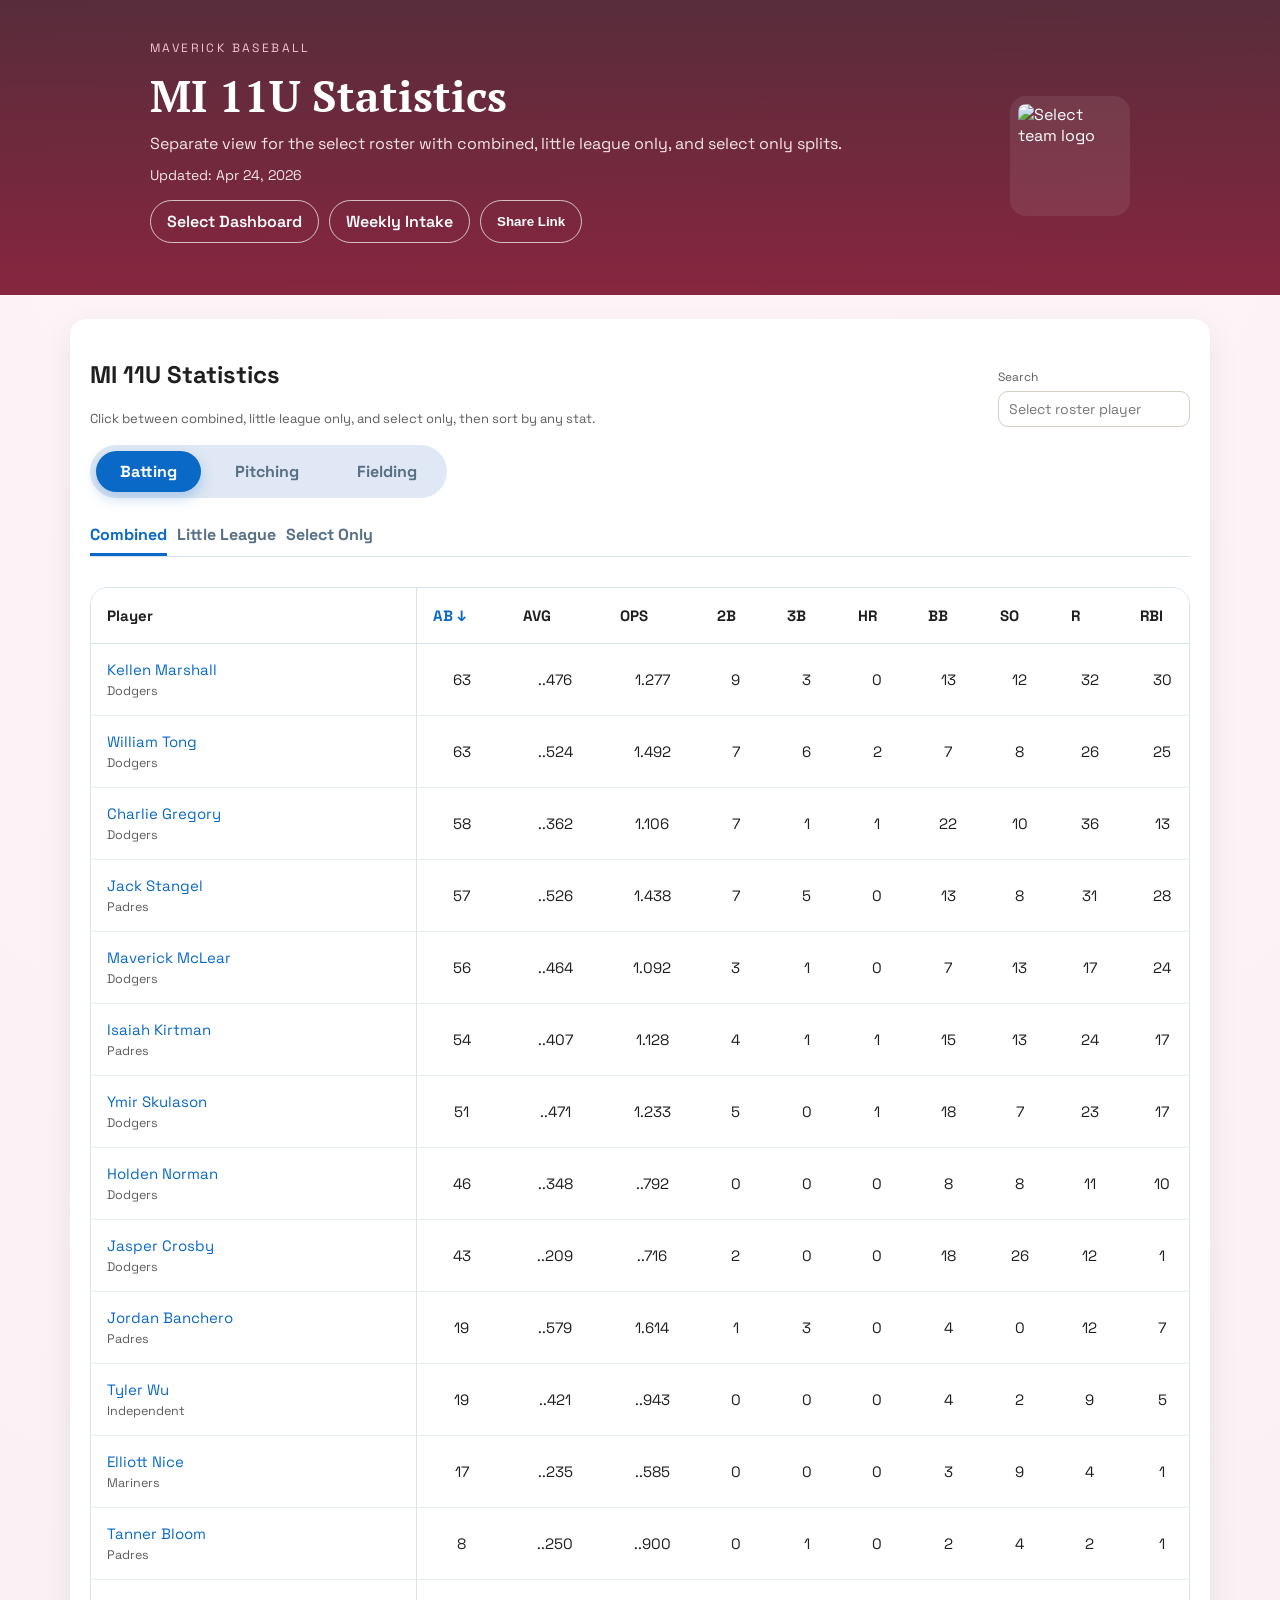
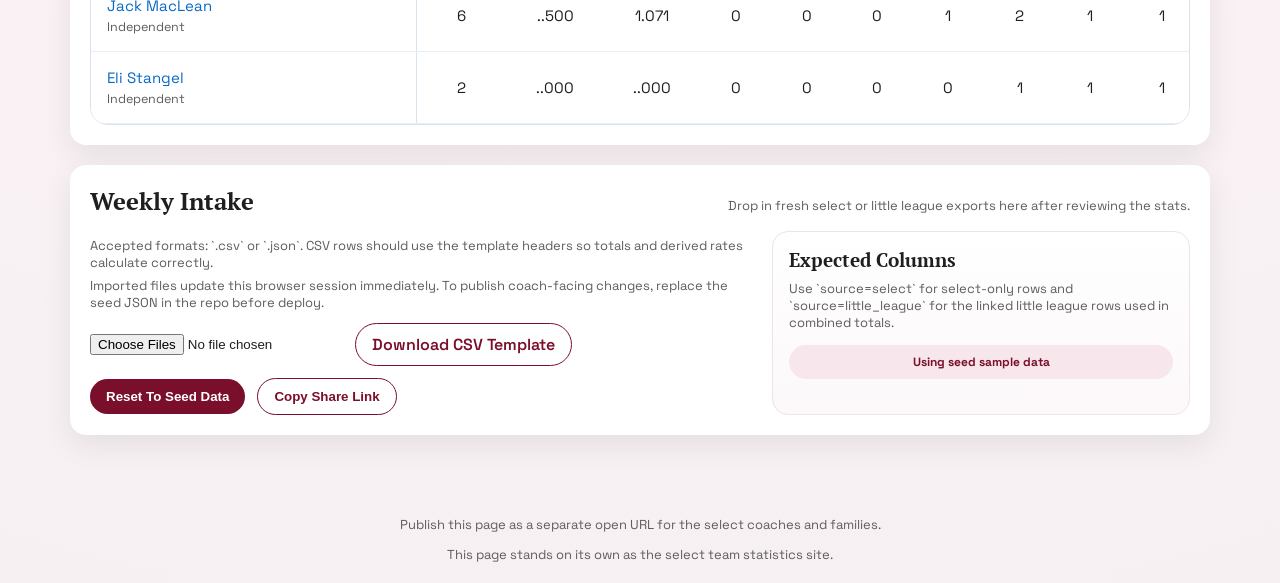
==== select-team.html @ ba0ac4a0 "Add files via upload" ====
<!doctype html>
<html lang="en">
  <head>
    <meta charset="utf-8" />
    <meta name="viewport" content="width=device-width, initial-scale=1" />
    <title>MI 11U Statistics</title>
    <link rel="manifest" href="manifest-mi-11u.json" />
    <link rel="stylesheet" href="styles.css" />
    <link rel="stylesheet" href="little-league.css" />
    <link rel="icon" href="favicon.png" />
    <link rel="apple-touch-icon" href="apple-touch-icon.png" />
    <meta name="theme-color" content="#7a0f2b" />
    <meta name="apple-mobile-web-app-capable" content="yes" />
    <meta name="apple-mobile-web-app-status-bar-style" content="default" />
  </head>
  <body data-page="select">
    <header class="hero hero--league">
      <div class="hero__content">
        <div>
          <p class="hero__kicker">Maverick Baseball</p>
          <h1>MI 11U Statistics</h1>
          <p class="hero__sub">
            Separate view for the select roster with combined, little league only, and select only splits.
          </p>
          <div class="hero__meta" id="leagueUpdatedAt">Updated: --</div>
          <div class="hero__actions">
            <a class="btn btn--ghost btn--light" href="#selectDashboard">Select Dashboard</a>
            <a class="btn btn--ghost btn--light" href="#weeklyIntake">Weekly Intake</a>
            <button class="btn btn--ghost btn--light hidden" type="button" id="installApp">Install App</button>
            <button class="btn btn--ghost btn--light" type="button" id="shareApp">Share Link</button>
          </div>
          <div class="app-actions-status" id="appActionsStatus"></div>
        </div>
        <img class="hero__logo" alt="Select team logo" src="https://images.squarespace-cdn.com/content/v1/6486e052559e4238e04c31be/a1452e1f-72ba-4778-a2bb-9d248477b496/Logo%2Bno%2Bbackground.png" />
      </div>
    </header>

    <main class="container container--league">
      <section class="panel" id="selectDashboard">
        <div class="stats-shell">
          <div class="stats-shell__header">
            <div>
              <h2 id="statsPageTitle">MI 11U Statistics</h2>
              <p class="panel__hint">Click between combined, little league only, and select only, then sort by any stat.</p>
            </div>
            <div class="stats-filter">
              <label class="form-field">
                Search
                <input type="text" id="playerSearch" placeholder="Select roster player" />
              </label>
            </div>
          </div>
          <div class="stats-switches">
            <div class="tab-group" id="familyTabs"></div>
          </div>
          <div class="scope-bar" id="scopeBar"></div>
          <div class="table-wrap table-wrap--stats">
            <table id="statsTable" class="stats-table">
              <thead></thead>
              <tbody></tbody>
            </table>
            <p class="panel__note hidden" id="statsEmpty">No matching players for the current filters.</p>
          </div>
        </div>
      </section>

      <section class="panel" id="weeklyIntake">
        <div class="panel__header">
          <h2>Weekly Intake</h2>
          <p class="panel__hint">Drop in fresh select or little league exports here after reviewing the stats.</p>
        </div>
        <div class="intake-grid">
          <div>
            <p class="panel__note">
              Accepted formats: `.csv` or `.json`. CSV rows should use the template headers so totals and derived rates calculate correctly.
            </p>
            <p class="panel__note">
              Imported files update this browser session immediately. To publish coach-facing changes, replace the seed JSON in the repo before deploy.
            </p>
            <div class="actions actions--wrap">
              <input type="file" id="teamFiles" accept=".csv,.json" multiple />
              <a class="btn btn--ghost" href="templates/little-league-team-template.csv" download>Download CSV Template</a>
            </div>
            <div class="actions actions--wrap">
              <button class="btn" type="button" id="resetImports">Reset To Seed Data</button>
              <button class="btn btn--ghost" type="button" id="copyLeagueLink">Copy Share Link</button>
              <span class="status" id="importStatus"></span>
            </div>
          </div>
          <div class="intake-card">
            <h3>Expected Columns</h3>
            <p class="panel__note">
              Use `source=select` for select-only rows and `source=little_league` for the linked little league rows used in combined totals.
            </p>
            <div class="pill-row" id="importedFiles"></div>
          </div>
        </div>
      </section>
    </main>

    <footer class="footer">
      <p>Publish this page as a separate open URL for the select coaches and families.</p>
      <p class="panel__note">This page stands on its own as the select team statistics site.</p>
    </footer>

    <script src="little-league-data.js"></script>
    <script src="little-league.js"></script>
    <script src="dashboard-pwa.js"></script>
  </body>
</html>
---- styles.css ----
@import url('https://fonts.googleapis.com/css2?family=Space+Grotesk:wght@400;600;700&family=PT+Serif:wght@400;700&display=swap');

:root {
  --ink: #1f1f1f;
  --muted: #5d5d5d;
  --canvas: #f7f0f2;
  --panel: #ffffff;
  --accent: #7a0f2b;
  --green: #1b7f3f;
  --yellow: #d49a00;
  --red: #b62525;
  --shadow: rgba(0, 0, 0, 0.08);
}

* {
  box-sizing: border-box;
}

body {
  margin: 0;
  font-family: 'Space Grotesk', 'Avenir Next', sans-serif;
  background: radial-gradient(circle at top, #fff5f8, var(--canvas));
  color: var(--ink);
}

body.is-standalone {
  overscroll-behavior: none;
}

.hero {
  padding: 40px 20px 24px;
  background:
    linear-gradient(rgba(59, 10, 26, 0.85), rgba(122, 15, 43, 0.88)),
    url('https://encrypted-tbn0.gstatic.com/images?q=tbn:ANd9GcTXI9khIrRiSDVVvYn7atTCErLZ2vK-TtfDWQ&s');
  background-size: cover;
  background-position: center;
  color: #fff;
}

.hero__content {
  max-width: 980px;
  margin: 0 auto;
  display: flex;
  align-items: center;
  justify-content: space-between;
  gap: 20px;
}

.hero__kicker {
  text-transform: uppercase;
  letter-spacing: 0.2em;
  font-size: 12px;
  margin: 0 0 10px;
  color: #f3c6d0;
}

.hero h1 {
  font-family: 'PT Serif', Georgia, serif;
  font-size: clamp(28px, 4vw, 44px);
  margin: 0 0 8px;
}

.hero__sub {
  margin: 0 0 12px;
  color: #f7e5ea;
}

.hero__meta {
  font-size: 14px;
  color: #f7e5ea;
}

.hero__logo {
  width: 120px;
  height: 120px;
  object-fit: contain;
  border-radius: 16px;
  background: rgba(255, 255, 255, 0.08);
  padding: 8px;
}

.container {
  max-width: 980px;
  margin: 0 auto;
  padding: 24px 20px 48px;
  display: grid;
  gap: 20px;
}

.panel {
  background: var(--panel);
  border-radius: 16px;
  padding: 20px;
  box-shadow: 0 10px 30px var(--shadow);
}

.panel__header {
  display: flex;
  align-items: baseline;
  justify-content: space-between;
  gap: 12px;
}

.panel__header h2 {
  margin: 0;
  font-family: 'PT Serif', Georgia, serif;
}

.panel__hint,
.panel__note {
  margin: 6px 0 0;
  font-size: 13px;
  color: var(--muted);
}

.panel__subheader {
  margin-top: 18px;
}

.panel__subheader h3 {
  margin: 0;
  font-size: 16px;
  font-family: 'PT Serif', Georgia, serif;
}

.history-dropdown {
  margin-top: 18px;
  border: 1px solid #efe7ea;
  border-radius: 14px;
  padding: 12px 14px;
  background: #fcfafb;
}

.history-dropdown summary {
  cursor: pointer;
  font-weight: 700;
  font-family: 'PT Serif', Georgia, serif;
}

.table-wrap {
  overflow-x: auto;
  margin-top: 12px;
}

table {
  width: 100%;
  border-collapse: collapse;
  font-size: 14px;
}

thead th {
  text-align: left;
  padding: 10px 8px;
  border-bottom: 1px solid #e6e0d6;
}

tbody td {
  padding: 10px 8px;
  border-bottom: 1px solid #f0ebe1;
}

.pill {
  display: inline-flex;
  align-items: center;
  gap: 6px;
  padding: 4px 10px;
  border-radius: 999px;
  color: #fff;
  font-size: 12px;
  font-weight: 600;
}

.pill.green { background: var(--green); }
.pill.yellow { background: var(--yellow); color: #2b2b2b; }
.pill.red { background: var(--red); }
.pill.gray { background: #6b6b6b; }

.form-grid {
  display: grid;
  grid-template-columns: repeat(auto-fit, minmax(130px, 1fr));
  gap: 12px;
  margin-top: 12px;
}

.form-section {
  grid-column: 1 / -1;
  font-weight: 700;
  color: var(--ink);
  padding-top: 8px;
}

.form-field {
  display: flex;
  flex-direction: column;
  gap: 6px;
  font-size: 12px;
  color: var(--muted);
}

input[type="number"],
input[type="text"],
input[type="date"],
select {
  padding: 8px 10px;
  border-radius: 10px;
  border: 1px solid #d5cfc4;
  font-size: 14px;
  font-family: inherit;
}

.actions {
  display: flex;
  align-items: center;
  gap: 12px;
  margin-top: 12px;
}

.btn {
  display: inline-flex;
  align-items: center;
  justify-content: center;
  padding: 10px 16px;
  border-radius: 999px;
  border: none;
  background: var(--accent);
  color: #fff;
  font-weight: 600;
  cursor: pointer;
  transition: transform 0.2s ease;
  text-decoration: none;
}

.btn:hover {
  transform: translateY(-1px);
}

.btn--ghost {
  background: transparent;
  color: var(--accent);
  border: 1px solid var(--accent);
}

.status {
  font-size: 13px;
  color: var(--muted);
}

.upload {
  display: flex;
  flex-wrap: wrap;
  gap: 12px;
  align-items: center;
  margin-top: 12px;
}

.hidden {
  display: none;
}

.app-actions-status {
  margin-top: 10px;
  min-height: 18px;
  font-size: 13px;
  color: #f7e5ea;
}

.lock {
  display: flex;
  flex-wrap: wrap;
  gap: 12px;
  align-items: center;
  margin-top: 12px;
}

.game-controls,
.chart-controls {
  margin-top: 12px;
  display: flex;
  gap: 12px;
  flex-wrap: wrap;
}

.chart {
  margin-top: 12px;
  background: #fff;
  border: 1px solid #efe7ea;
  border-radius: 14px;
  padding: 16px;
  min-height: 220px;
}

.chart svg {
  width: 100%;
  height: 220px;
}

.footer {
  text-align: center;
  padding: 20px;
  color: var(--muted);
  font-size: 13px;
}

.share-tools {
  margin-top: 10px;
  display: flex;
  gap: 10px;
  flex-wrap: wrap;
  justify-content: center;
  align-items: center;
}

@media (max-width: 768px) {
  .panel__header {
    flex-direction: column;
    align-items: flex-start;
  }

  .hero__content {
    flex-direction: column;
    align-items: flex-start;
  }

  .hero__logo {
    width: 96px;
    height: 96px;
  }

  .share-tools {
    justify-content: flex-start;
  }
}
---- little-league.css ----
.hero--league {
  background:
    linear-gradient(rgba(59, 10, 26, 0.85), rgba(122, 15, 43, 0.9)),
    radial-gradient(circle at top right, rgba(255, 255, 255, 0.18), transparent 32%),
    url('https://encrypted-tbn0.gstatic.com/images?q=tbn:ANd9GcTXI9khIrRiSDVVvYn7atTCErLZ2vK-TtfDWQ&s');
  background-size: cover;
  background-position: center;
}

.container--league {
  max-width: 1180px;
}

.hero__actions {
  display: flex;
  flex-wrap: wrap;
  gap: 10px;
  margin-top: 16px;
}

.btn--light {
  border-color: rgba(255, 255, 255, 0.7);
  color: #fff;
}

.btn--light:hover {
  background: rgba(255, 255, 255, 0.08);
}

.intake-grid,
.pill-row {
  display: grid;
  gap: 14px;
}

.intake-grid {
  grid-template-columns: minmax(0, 1.6fr) minmax(260px, 1fr);
  margin-top: 14px;
}

.intake-card,
.summary-card {
  border: 1px solid #efe3e8;
  border-radius: 16px;
  background: linear-gradient(180deg, #fff, #fcf8fa);
  padding: 16px;
}

.intake-card h3,
.summary-card h3 {
  margin: 0 0 8px;
  font-family: 'PT Serif', Georgia, serif;
}

.actions--wrap {
  flex-wrap: wrap;
}

.pill-row {
  grid-template-columns: repeat(auto-fit, minmax(150px, 1fr));
  margin-top: 14px;
}

.file-pill {
  border-radius: 999px;
  padding: 9px 12px;
  background: #f7e7ec;
  color: var(--accent);
  font-size: 12px;
  font-weight: 700;
  text-align: center;
}

.table-button {
  appearance: none;
  border: none;
  background: transparent;
  padding: 0;
  font: inherit;
  color: inherit;
  cursor: pointer;
  font-weight: 700;
}

.table-button.is-active {
  color: #0a69c7;
}

.sort-arrow {
  margin-left: 4px;
}

.stats-shell {
  display: grid;
  gap: 18px;
}

.stats-shell__header {
  display: flex;
  align-items: end;
  justify-content: space-between;
  gap: 16px;
}

.stats-filter {
  display: flex;
  gap: 12px;
  flex-wrap: wrap;
}

.stats-switches {
  display: flex;
  align-items: center;
  gap: 24px;
  flex-wrap: wrap;
}

.tab-group,
.sub-tab-group,
.scope-bar {
  display: flex;
  gap: 10px;
  flex-wrap: wrap;
}

.tab-group {
  background: #dfe8f4;
  padding: 6px;
  border-radius: 999px;
}

.stat-tab,
.sub-tab {
  appearance: none;
  border: none;
  cursor: pointer;
  background: transparent;
  color: #597084;
  font: inherit;
  font-weight: 700;
}

.stat-tab {
  padding: 10px 24px;
  border-radius: 999px;
}

.sub-tab,
.scope-bar .stat-tab {
  padding: 8px 0;
  border-radius: 0;
  border-bottom: 3px solid transparent;
}

.tab-group .stat-tab.is-active {
  background: #0a69c7;
  color: #fff;
  box-shadow: 0 6px 14px rgba(10, 105, 199, 0.25);
}

.sub-tab.is-active,
.scope-bar .stat-tab.is-active {
  color: #0a69c7;
  border-bottom-color: #0a69c7;
}

.scope-bar {
  border-bottom: 1px solid #d9e3ee;
}

.table-wrap--stats {
  overflow-x: auto;
  border: 1px solid #d9e3ee;
  border-radius: 18px;
  background: #fff;
}

.stats-table {
  min-width: 1180px;
  font-size: 15px;
}

.stats-table thead th {
  position: sticky;
  top: 0;
  z-index: 2;
  background: #fff;
  white-space: nowrap;
  border-bottom: 1px solid #d9e3ee;
  padding: 18px 16px;
}

.stats-table tbody td {
  padding: 16px;
  border-bottom: 1px solid #e7eef5;
  white-space: nowrap;
  text-align: center;
}

.sticky-col {
  position: sticky;
  left: 0;
  z-index: 1;
  background: #fff;
  text-align: left;
}

.sticky-col--head {
  z-index: 3;
}

.sticky-name-col {
  min-width: 235px;
  border-right: 1px solid #d9e3ee;
}

.player-link {
  appearance: none;
  border: none;
  background: transparent;
  text-align: left;
  color: #0a69c7;
  padding: 0;
  cursor: pointer;
  display: flex;
  flex-direction: column;
  gap: 4px;
  font: inherit;
}

.player-link small {
  color: var(--muted);
}

.stats-table tbody tr:hover td,
.stats-table tbody tr:hover .sticky-col {
  background: #f5faff;
}

.stats-table tbody tr.is-selected td,
.stats-table tbody tr.is-selected .sticky-col {
  background: #eef6ff;
}

.snapshot-grid {
  display: grid;
  grid-template-columns: repeat(auto-fit, minmax(120px, 1fr));
  gap: 14px;
  margin-top: 16px;
}

.snapshot-stat {
  border: 1px solid #d9e3ee;
  border-radius: 16px;
  background: linear-gradient(180deg, #fff, #f8fbfe);
  padding: 14px 16px;
}

.snapshot-stat span {
  display: block;
  font-size: 12px;
  color: var(--muted);
  margin-bottom: 6px;
}

.snapshot-stat strong {
  font-size: 24px;
  color: var(--ink);
}

@media (max-width: 780px) {
  .intake-grid {
    grid-template-columns: 1fr;
  }

  .stats-shell__header {
    align-items: start;
    flex-direction: column;
  }
}

@media (max-width: 900px) {
  .hero {
    padding: 28px 16px 20px;
  }

  .hero__content {
    flex-direction: column;
    align-items: flex-start;
  }

  .hero__logo {
    width: 96px;
    height: 96px;
    align-self: flex-start;
  }

  .container {
    padding: 18px 14px 36px;
  }

  .panel {
    padding: 16px;
  }

  .hero__actions,
  .actions,
  .stats-filter {
    width: 100%;
  }

  .hero__actions .btn,
  .actions .btn,
  .actions .btn--ghost {
    flex: 1 1 160px;
  }

  .stats-filter .form-field {
    flex: 1 1 180px;
  }

  .stats-filter input,
  .stats-filter select,
  .actions input[type="file"] {
    width: 100%;
    max-width: 100%;
  }

  .stats-switches {
    align-items: stretch;
    gap: 14px;
  }

  .tab-group,
  .scope-bar {
    flex-wrap: nowrap;
    overflow-x: auto;
    padding-bottom: 4px;
    width: 100%;
    -webkit-overflow-scrolling: touch;
  }

  .tab-group {
    border-radius: 18px;
  }

  .stat-tab {
    padding: 10px 18px;
    white-space: nowrap;
  }

  .scope-bar .stat-tab {
    white-space: nowrap;
  }

  .table-wrap--stats {
    margin-inline: -16px;
    border-left: none;
    border-right: none;
    border-radius: 0;
  }

  .stats-table {
    min-width: 920px;
    font-size: 14px;
  }

  .stats-table thead th,
  .stats-table tbody td {
    padding: 14px 12px;
  }

  .sticky-name-col {
    min-width: 170px;
  }
}

@media (max-width: 560px) {
  .hero__actions .btn,
  .actions .btn,
  .actions .btn--ghost {
    flex-basis: 100%;
  }

  .hero__sub,
  .panel__hint,
  .panel__note {
    font-size: 12px;
  }

  .stats-table {
    min-width: 860px;
  }

  .sticky-name-col {
    min-width: 154px;
  }

  .file-pill {
    font-size: 11px;
  }
}
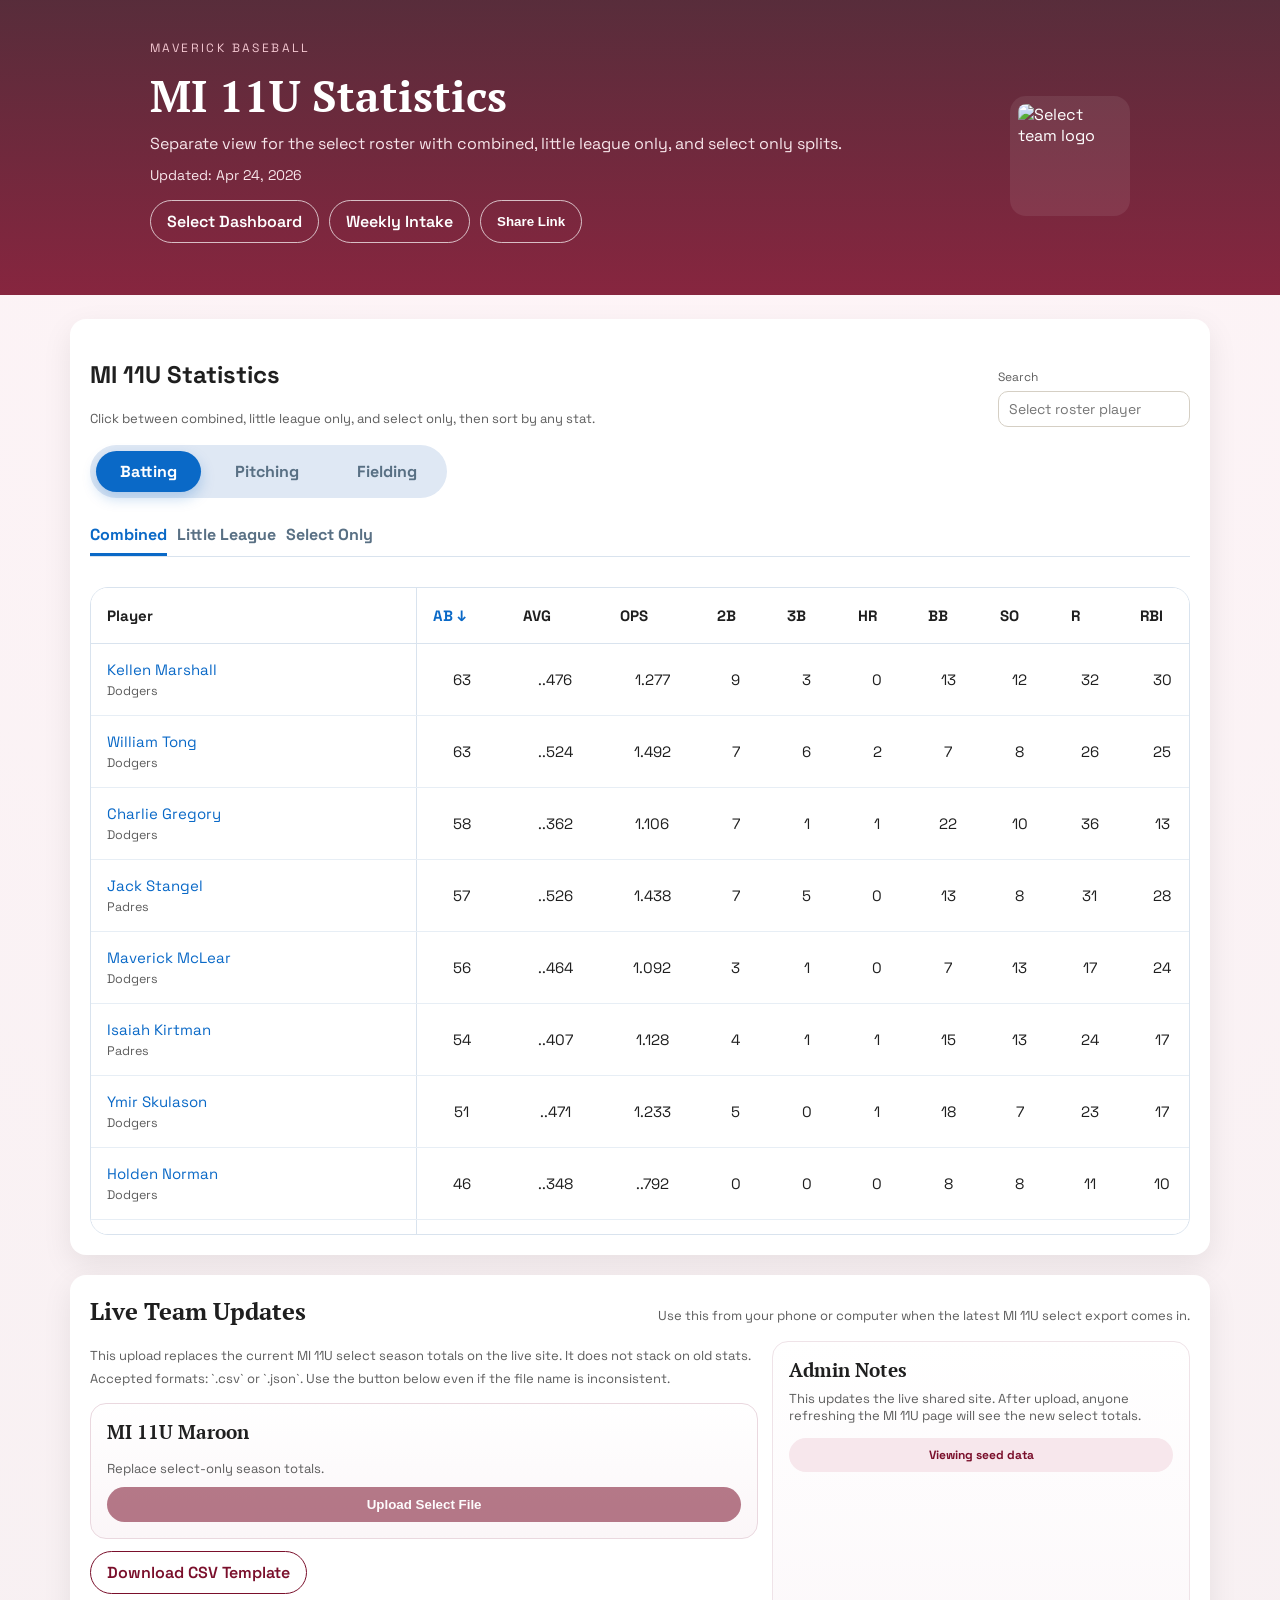
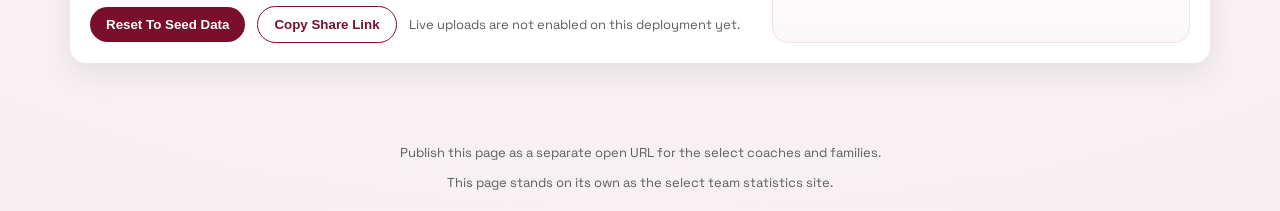
==== commit 837a8ad8: "Add files via upload" ====
--- a/select-team.html
+++ b/select-team.html
@@ -8,7 +8,7 @@
     <link rel="stylesheet" href="styles.css" />
     <link rel="stylesheet" href="little-league.css" />
     <link rel="icon" href="favicon.png" />
-    <link rel="apple-touch-icon" href="apple-touch-icon.png" />
+    <link rel="apple-touch-icon" href="MI Select logo.jpg" />
     <meta name="theme-color" content="#7a0f2b" />
     <meta name="apple-mobile-web-app-capable" content="yes" />
     <meta name="apple-mobile-web-app-status-bar-style" content="default" />
@@ -66,19 +66,26 @@
 
       <section class="panel" id="weeklyIntake">
         <div class="panel__header">
-          <h2>Weekly Intake</h2>
-          <p class="panel__hint">Drop in fresh select or little league exports here after reviewing the stats.</p>
+          <h2>Live Team Updates</h2>
+          <p class="panel__hint">Use this from your phone or computer when the latest MI 11U select export comes in.</p>
         </div>
         <div class="intake-grid">
           <div>
             <p class="panel__note">
-              Accepted formats: `.csv` or `.json`. CSV rows should use the template headers so totals and derived rates calculate correctly.
+              This upload replaces the current MI 11U select season totals on the live site. It does not stack on old stats.
             </p>
             <p class="panel__note">
-              Imported files update this browser session immediately. To publish coach-facing changes, replace the seed JSON in the repo before deploy.
+              Accepted formats: `.csv` or `.json`. Use the button below even if the file name is inconsistent.
             </p>
+            <div class="upload-grid upload-grid--single">
+              <article class="upload-card">
+                <h3>MI 11U Maroon</h3>
+                <p class="panel__note">Replace select-only season totals.</p>
+                <button class="btn" type="button" data-upload-source="select" data-upload-team="MI 11U Maroon">Upload Select File</button>
+              </article>
+            </div>
             <div class="actions actions--wrap">
-              <input type="file" id="teamFiles" accept=".csv,.json" multiple />
+              <input class="hidden-file-input" type="file" id="teamFiles" accept=".csv,.json" />
               <a class="btn btn--ghost" href="templates/little-league-team-template.csv" download>Download CSV Template</a>
             </div>
             <div class="actions actions--wrap">
@@ -88,9 +95,9 @@
             </div>
           </div>
           <div class="intake-card">
-            <h3>Expected Columns</h3>
+            <h3>Admin Notes</h3>
             <p class="panel__note">
-              Use `source=select` for select-only rows and `source=little_league` for the linked little league rows used in combined totals.
+              This updates the live shared site. After upload, anyone refreshing the MI 11U page will see the new select totals.
             </p>
             <div class="pill-row" id="importedFiles"></div>
           </div>
--- a/little-league.css
+++ b/little-league.css
@@ -31,6 +31,39 @@
 .pill-row {
   display: grid;
   gap: 14px;
+}
+
+.upload-grid {
+  display: grid;
+  grid-template-columns: repeat(auto-fit, minmax(180px, 1fr));
+  gap: 12px;
+  margin-top: 16px;
+}
+
+.upload-grid--single {
+  grid-template-columns: minmax(0, 1fr);
+}
+
+.upload-card {
+  border: 1px solid #ead8df;
+  border-radius: 16px;
+  background: linear-gradient(180deg, #fff, #fbf6f8);
+  padding: 16px;
+  display: grid;
+  gap: 10px;
+}
+
+.upload-card h3 {
+  margin: 0;
+  font-family: 'PT Serif', Georgia, serif;
+}
+
+.hidden-file-input {
+  position: absolute;
+  width: 1px;
+  height: 1px;
+  opacity: 0;
+  pointer-events: none;
 }
 
 .intake-grid {
@@ -82,6 +115,12 @@
   font-weight: 700;
 }
 
+.btn:disabled {
+  opacity: 0.55;
+  cursor: not-allowed;
+  transform: none;
+}
+
 .table-button.is-active {
   color: #0a69c7;
 }
@@ -169,7 +208,8 @@
 }
 
 .table-wrap--stats {
-  overflow-x: auto;
+  overflow: auto;
+  max-height: min(72vh, 920px);
   border: 1px solid #d9e3ee;
   border-radius: 18px;
   background: #fff;
@@ -188,6 +228,7 @@
   white-space: nowrap;
   border-bottom: 1px solid #d9e3ee;
   padding: 18px 16px;
+  box-shadow: 0 1px 0 #d9e3ee;
 }
 
 .stats-table tbody td {
@@ -358,6 +399,7 @@
     border-left: none;
     border-right: none;
     border-radius: 0;
+    max-height: 68vh;
   }
 
   .stats-table {
@@ -396,6 +438,10 @@
     min-width: 154px;
   }
 
+  .table-wrap--stats {
+    max-height: 64vh;
+  }
+
   .file-pill {
     font-size: 11px;
   }
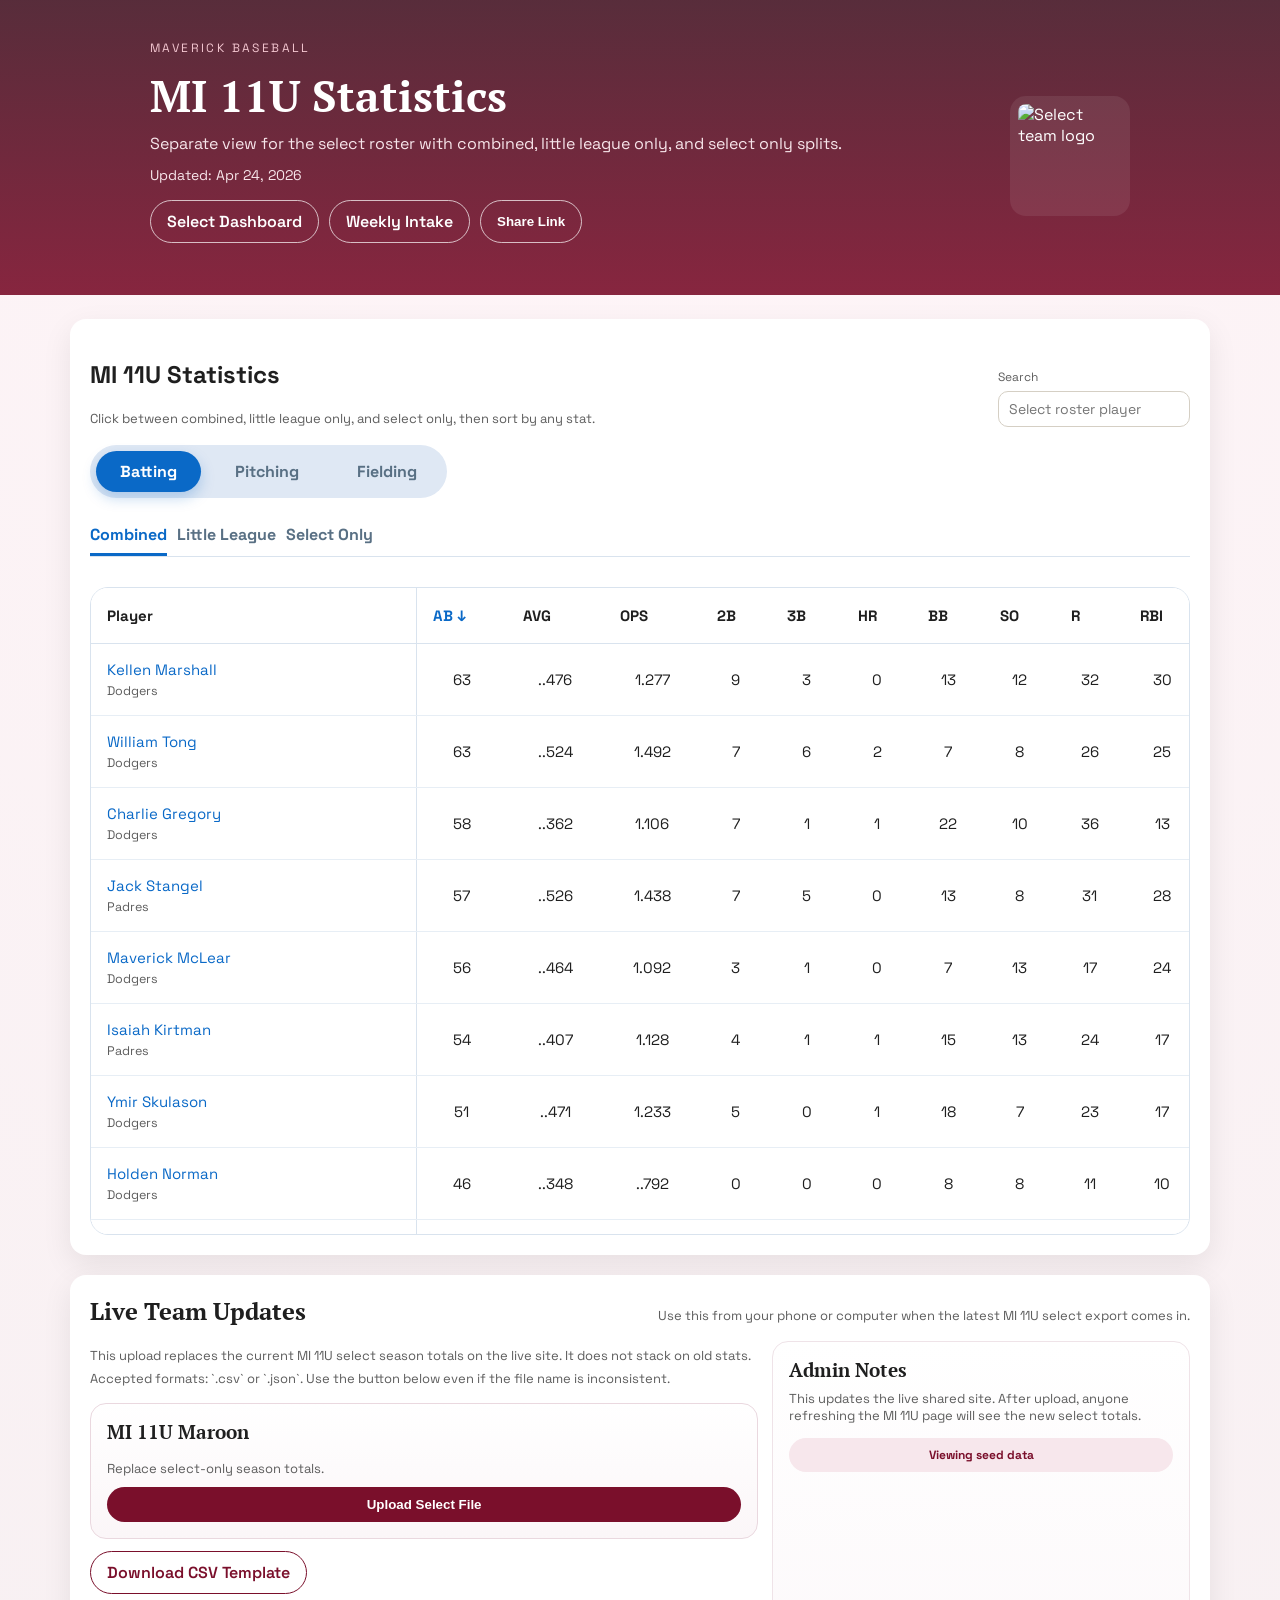
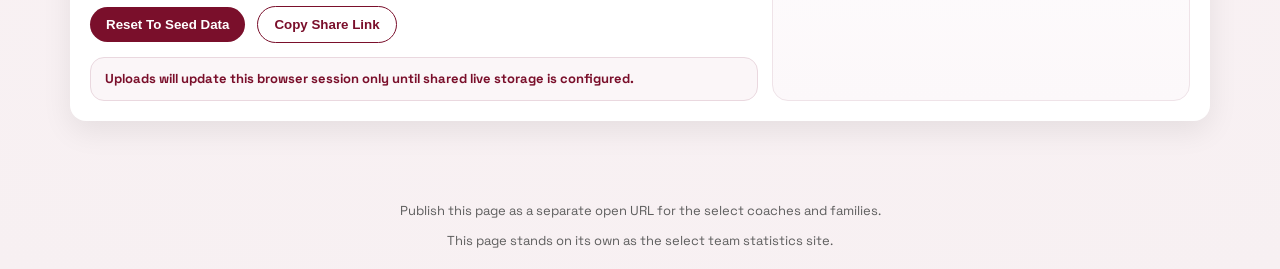
==== commit c57177c4: "Add files via upload" ====
--- a/select-team.html
+++ b/select-team.html
@@ -91,8 +91,8 @@
             <div class="actions actions--wrap">
               <button class="btn" type="button" id="resetImports">Reset To Seed Data</button>
               <button class="btn btn--ghost" type="button" id="copyLeagueLink">Copy Share Link</button>
-              <span class="status" id="importStatus"></span>
             </div>
+            <div class="status-banner" id="importStatus">Choose the select upload button, then pick the latest file.</div>
           </div>
           <div class="intake-card">
             <h3>Admin Notes</h3>
--- a/little-league.css
+++ b/little-league.css
@@ -64,6 +64,18 @@
   height: 1px;
   opacity: 0;
   pointer-events: none;
+}
+
+.status-banner {
+  margin-top: 14px;
+  border: 1px solid #ead8df;
+  border-radius: 14px;
+  background: #fbf6f8;
+  color: var(--accent);
+  font-size: 13px;
+  font-weight: 700;
+  padding: 12px 14px;
+  min-height: 44px;
 }
 
 .intake-grid {
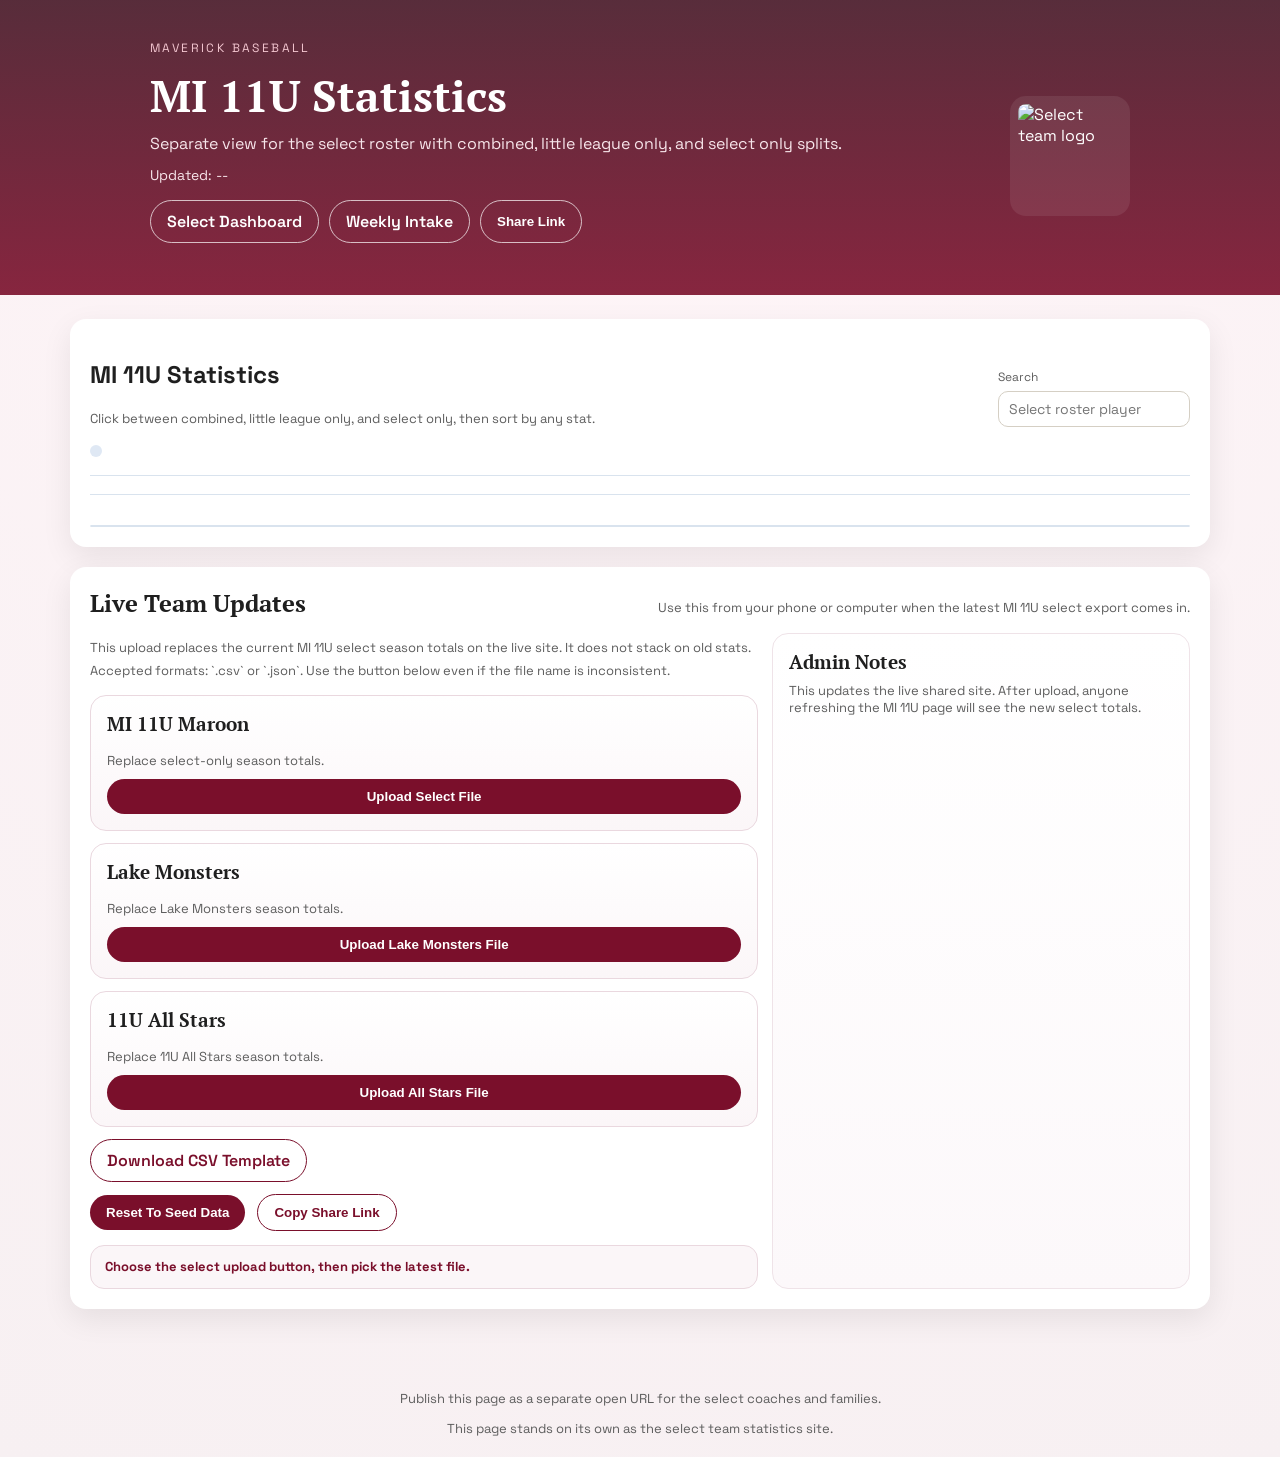
==== commit 5ad18c2c: "Add files via upload" ====
--- a/select-team.html
+++ b/select-team.html
@@ -53,6 +53,7 @@
           <div class="stats-switches">
             <div class="tab-group" id="familyTabs"></div>
           </div>
+          <div class="scope-bar" id="selectTeamBar"></div>
           <div class="scope-bar" id="scopeBar"></div>
           <div class="table-wrap table-wrap--stats">
             <table id="statsTable" class="stats-table">
@@ -81,7 +82,17 @@
               <article class="upload-card">
                 <h3>MI 11U Maroon</h3>
                 <p class="panel__note">Replace select-only season totals.</p>
-                <button class="btn" type="button" data-upload-source="select" data-upload-team="MI 11U Maroon">Upload Select File</button>
+                <button class="btn" type="button" data-upload-source="select" data-upload-team="MI 11U Maroon" data-upload-team-id="mi-11u-maroon">Upload Select File</button>
+              </article>
+              <article class="upload-card">
+                <h3>Lake Monsters</h3>
+                <p class="panel__note">Replace Lake Monsters season totals.</p>
+                <button class="btn" type="button" data-upload-source="select" data-upload-team="Lake Monsters" data-upload-team-id="lake-monsters">Upload Lake Monsters File</button>
+              </article>
+              <article class="upload-card">
+                <h3>11U All Stars</h3>
+                <p class="panel__note">Replace 11U All Stars season totals.</p>
+                <button class="btn" type="button" data-upload-source="select" data-upload-team="11U All Stars" data-upload-team-id="11u-all-stars">Upload All Stars File</button>
               </article>
             </div>
             <div class="actions actions--wrap">
--- a/little-league.css
+++ b/little-league.css
@@ -285,6 +285,33 @@
   color: var(--muted);
 }
 
+.stats-table tbody tr.is-guest-player td,
+.stats-table tbody tr.is-guest-player .sticky-col {
+  background: #fbf7f1;
+}
+
+.stats-table tbody tr.is-guest-player .player-link small {
+  color: #8b5b21;
+  font-weight: 800;
+}
+
+.stats-table tbody tr.is-total-row td,
+.stats-table tbody tr.is-total-row .sticky-col {
+  background: #eef6ff;
+  border-top: 2px solid #9fc4e8;
+  border-bottom: 2px solid #9fc4e8;
+  font-weight: 900;
+}
+
+.stats-table tbody tr.is-total-row .player-link {
+  color: #17324d;
+}
+
+.stats-table tbody tr.is-total-row .player-link small {
+  color: #516b83;
+  font-weight: 800;
+}
+
 .stats-table tbody tr:hover td,
 .stats-table tbody tr:hover .sticky-col {
   background: #f5faff;
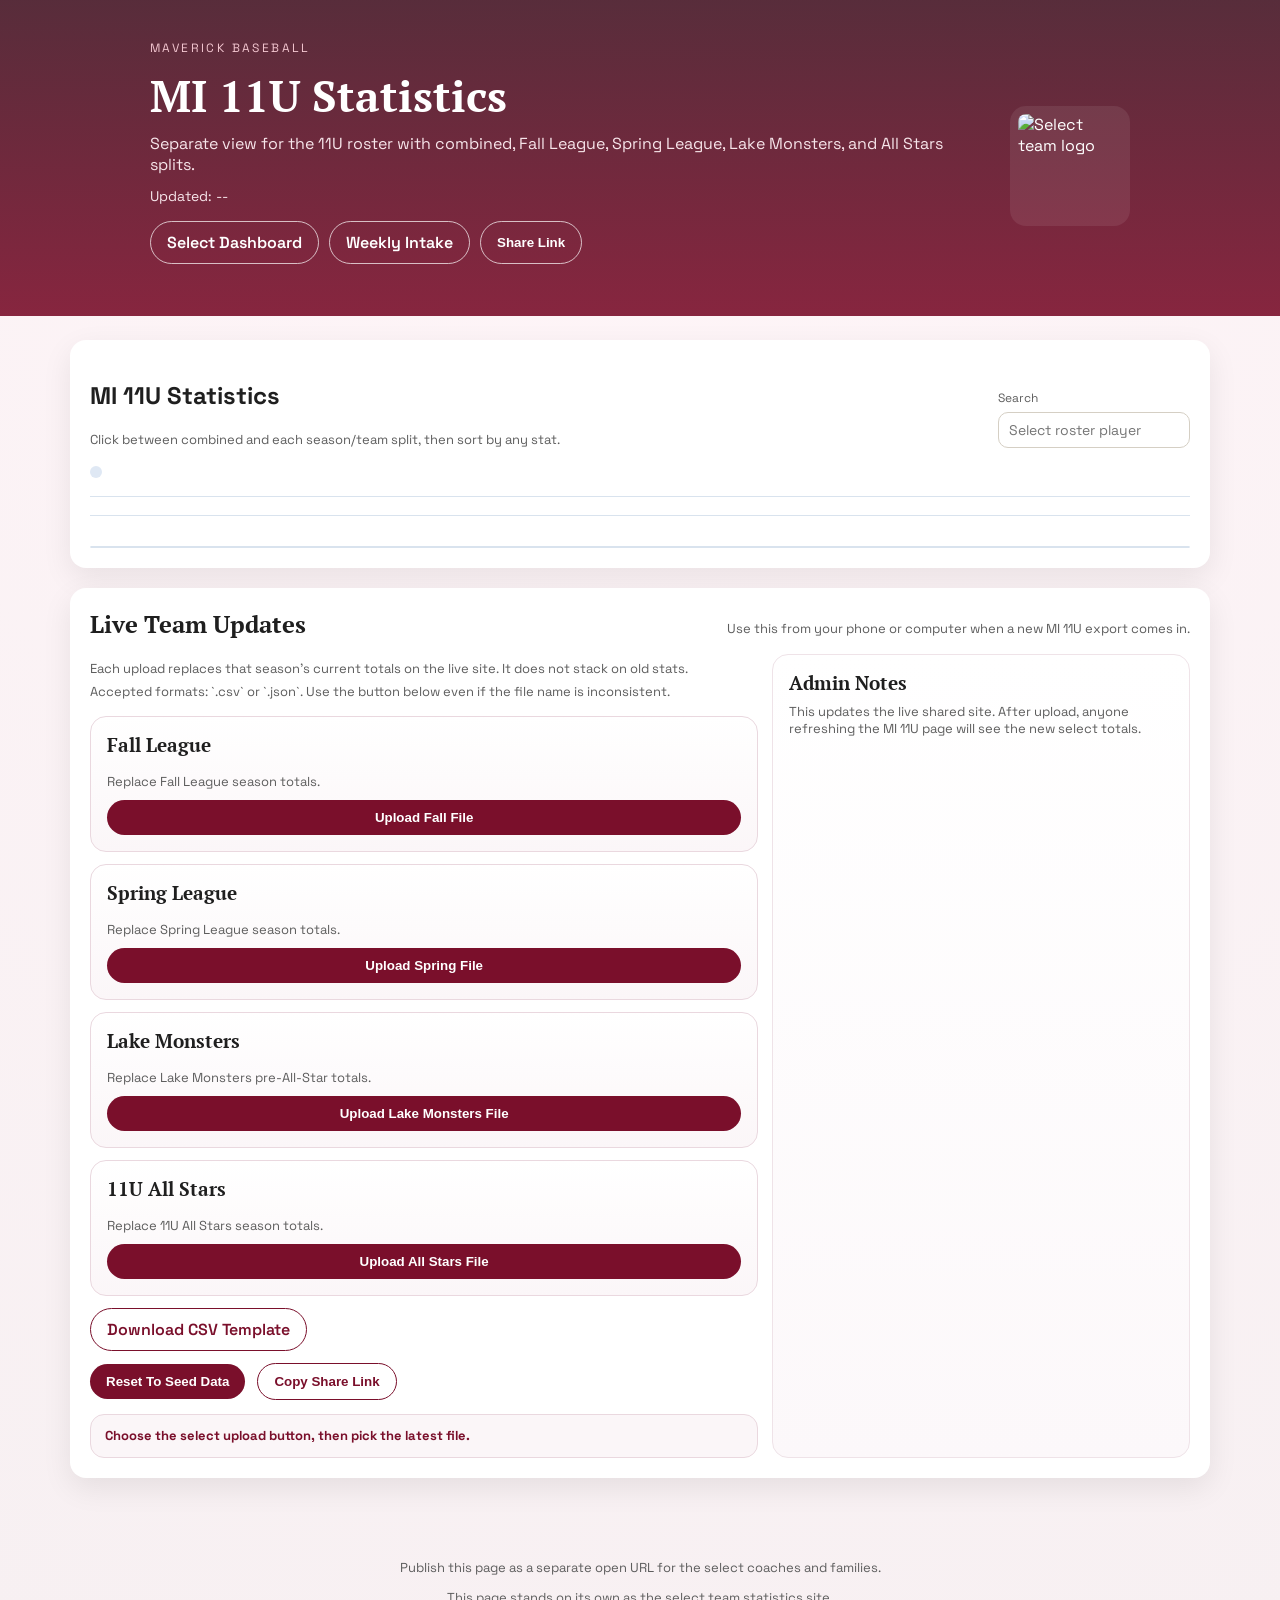
==== commit 470eb81b: "Add files via upload" ====
--- a/select-team.html
+++ b/select-team.html
@@ -20,7 +20,7 @@
           <p class="hero__kicker">Maverick Baseball</p>
           <h1>MI 11U Statistics</h1>
           <p class="hero__sub">
-            Separate view for the select roster with combined, little league only, and select only splits.
+            Separate view for the 11U roster with combined, Fall League, Spring League, Lake Monsters, and All Stars splits.
           </p>
           <div class="hero__meta" id="leagueUpdatedAt">Updated: --</div>
           <div class="hero__actions">
@@ -41,7 +41,7 @@
           <div class="stats-shell__header">
             <div>
               <h2 id="statsPageTitle">MI 11U Statistics</h2>
-              <p class="panel__hint">Click between combined, little league only, and select only, then sort by any stat.</p>
+              <p class="panel__hint">Click between combined and each season/team split, then sort by any stat.</p>
             </div>
             <div class="stats-filter">
               <label class="form-field">
@@ -68,25 +68,30 @@
       <section class="panel" id="weeklyIntake">
         <div class="panel__header">
           <h2>Live Team Updates</h2>
-          <p class="panel__hint">Use this from your phone or computer when the latest MI 11U select export comes in.</p>
+          <p class="panel__hint">Use this from your phone or computer when a new MI 11U export comes in.</p>
         </div>
         <div class="intake-grid">
           <div>
             <p class="panel__note">
-              This upload replaces the current MI 11U select season totals on the live site. It does not stack on old stats.
+              Each upload replaces that season's current totals on the live site. It does not stack on old stats.
             </p>
             <p class="panel__note">
               Accepted formats: `.csv` or `.json`. Use the button below even if the file name is inconsistent.
             </p>
             <div class="upload-grid upload-grid--single">
               <article class="upload-card">
-                <h3>MI 11U Maroon</h3>
-                <p class="panel__note">Replace select-only season totals.</p>
-                <button class="btn" type="button" data-upload-source="select" data-upload-team="MI 11U Maroon" data-upload-team-id="mi-11u-maroon">Upload Select File</button>
+                <h3>Fall League</h3>
+                <p class="panel__note">Replace Fall League season totals.</p>
+                <button class="btn" type="button" data-upload-source="select" data-upload-team="Fall League" data-upload-team-id="fall-league">Upload Fall File</button>
+              </article>
+              <article class="upload-card">
+                <h3>Spring League</h3>
+                <p class="panel__note">Replace Spring League season totals.</p>
+                <button class="btn" type="button" data-upload-source="select" data-upload-team="Spring League" data-upload-team-id="spring-league">Upload Spring File</button>
               </article>
               <article class="upload-card">
                 <h3>Lake Monsters</h3>
-                <p class="panel__note">Replace Lake Monsters season totals.</p>
+                <p class="panel__note">Replace Lake Monsters pre-All-Star totals.</p>
                 <button class="btn" type="button" data-upload-source="select" data-upload-team="Lake Monsters" data-upload-team-id="lake-monsters">Upload Lake Monsters File</button>
               </article>
               <article class="upload-card">
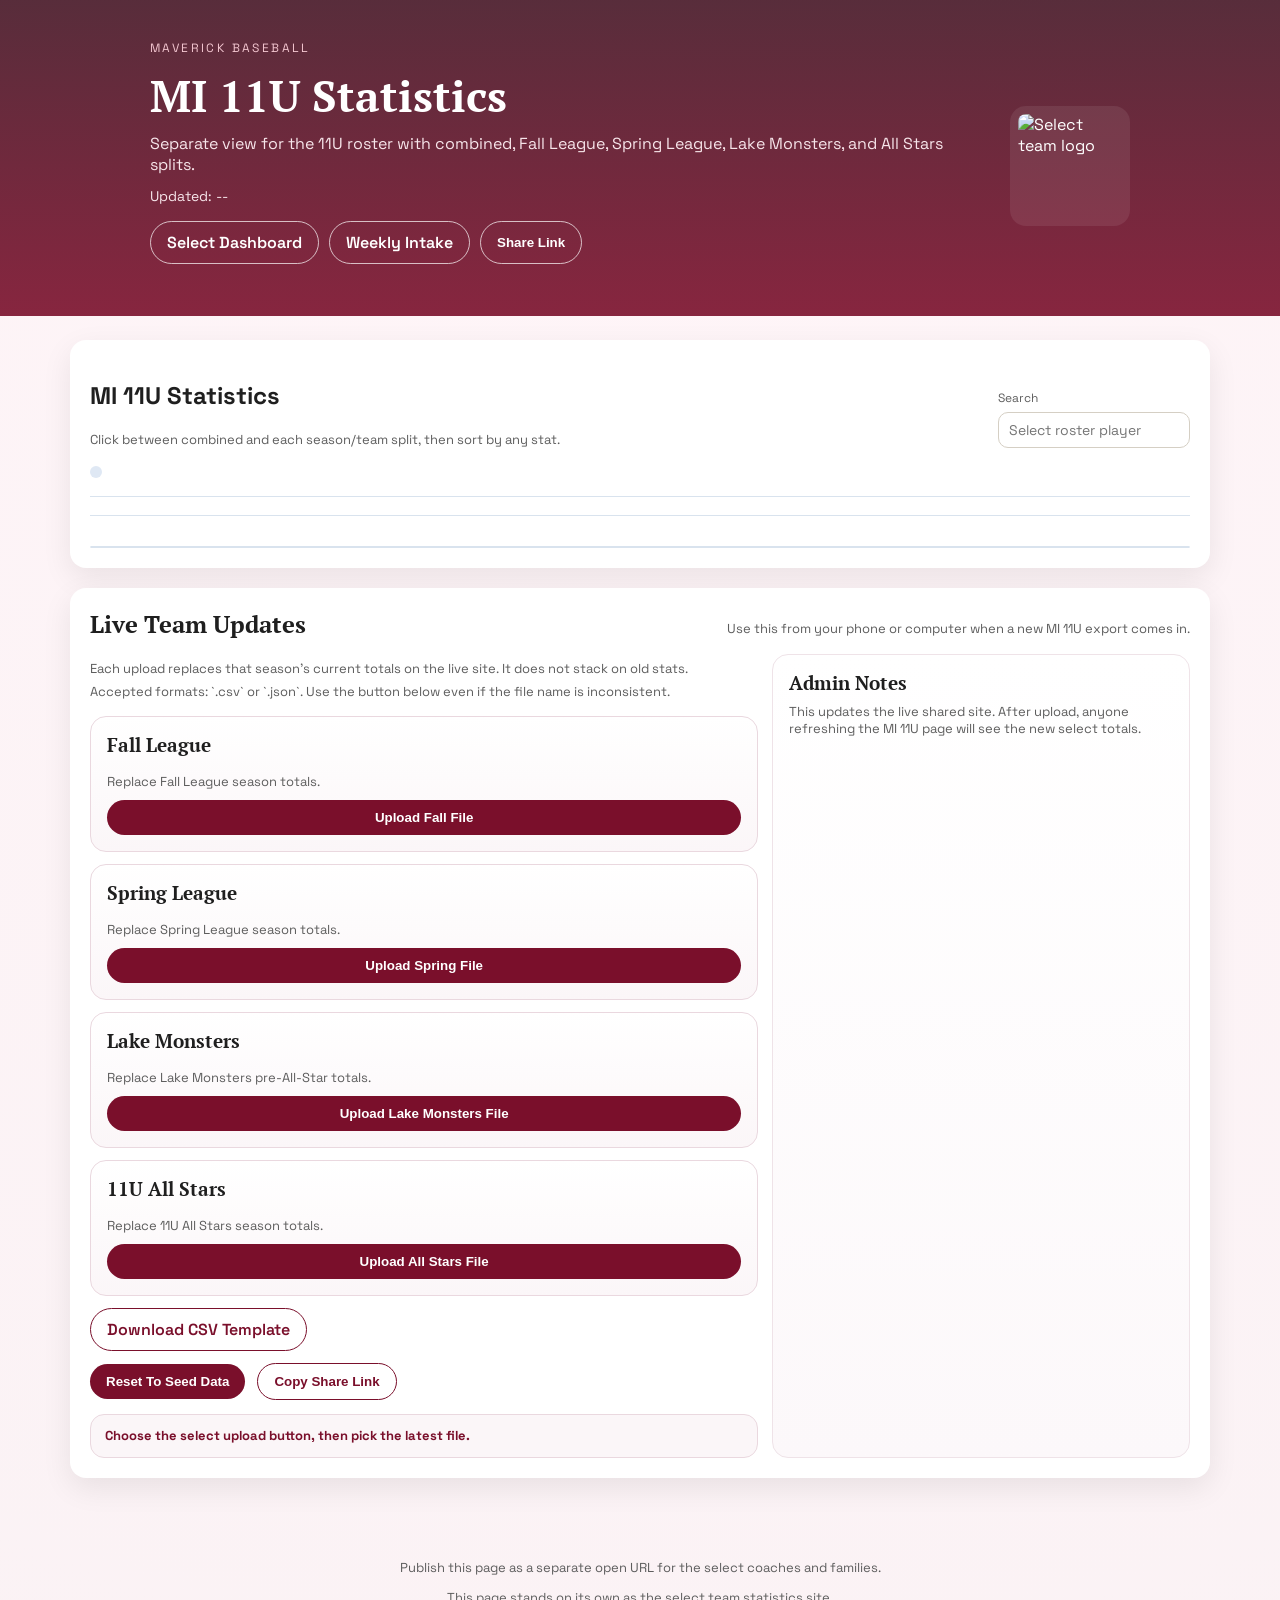
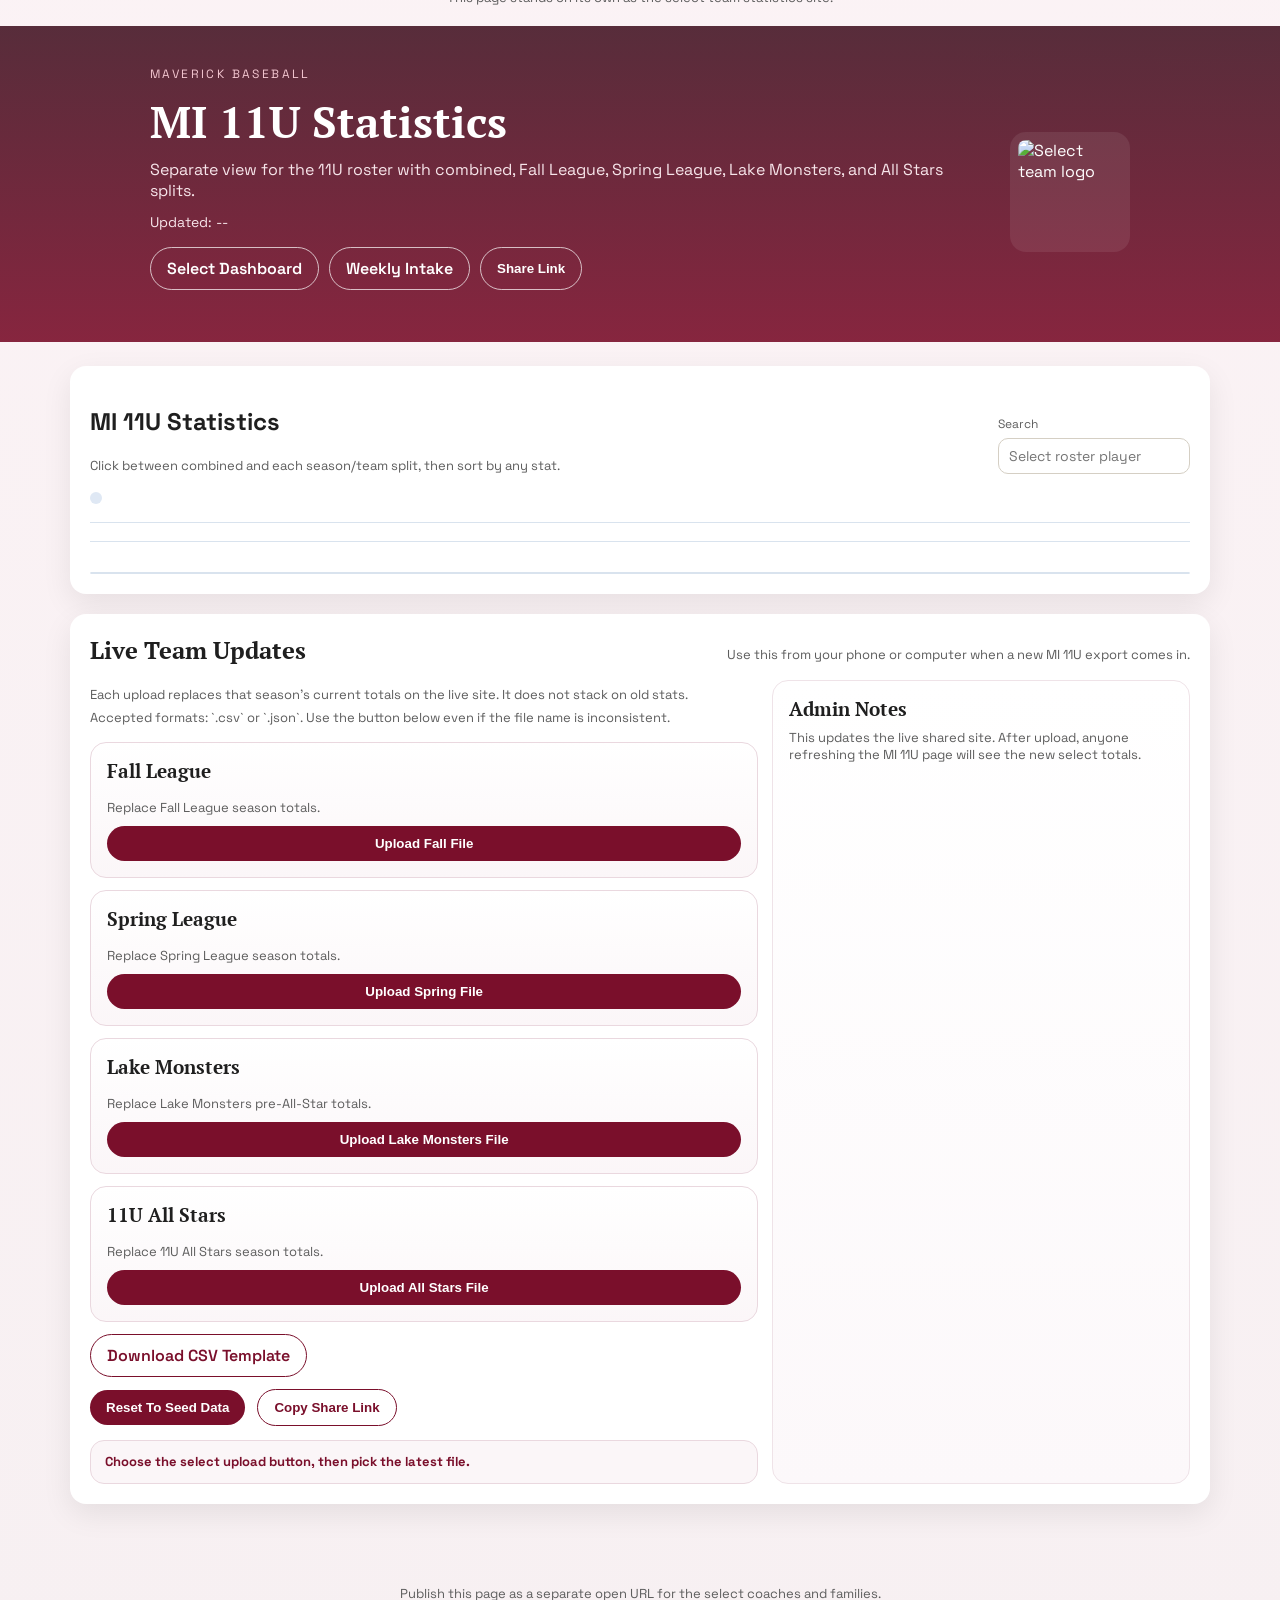
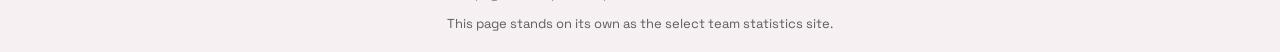
==== commit 3aa7a57f: "Restore MI 11U page controls" ====
--- a/select-team.html
+++ b/select-team.html
@@ -131,3 +131,136 @@
     <script src="dashboard-pwa.js"></script>
   </body>
 </html>
+<!doctype html>
+<html lang="en">
+  <head>
+    <meta charset="utf-8" />
+    <meta name="viewport" content="width=device-width, initial-scale=1" />
+    <title>MI 11U Statistics</title>
+    <link rel="manifest" href="manifest-mi-11u.json" />
+    <link rel="stylesheet" href="styles.css" />
+    <link rel="stylesheet" href="little-league.css" />
+    <link rel="icon" href="favicon.png" />
+    <link rel="apple-touch-icon" href="MI Select logo.jpg" />
+    <meta name="theme-color" content="#7a0f2b" />
+    <meta name="apple-mobile-web-app-capable" content="yes" />
+    <meta name="apple-mobile-web-app-status-bar-style" content="default" />
+  </head>
+  <body data-page="select">
+    <header class="hero hero--league">
+      <div class="hero__content">
+        <div>
+          <p class="hero__kicker">Maverick Baseball</p>
+          <h1>MI 11U Statistics</h1>
+          <p class="hero__sub">
+            Separate view for the 11U roster with combined, Fall League, Spring League, Lake Monsters, and All Stars splits.
+          </p>
+          <div class="hero__meta" id="leagueUpdatedAt">Updated: --</div>
+          <div class="hero__actions">
+            <a class="btn btn--ghost btn--light" href="#selectDashboard">Select Dashboard</a>
+            <a class="btn btn--ghost btn--light" href="#weeklyIntake">Weekly Intake</a>
+            <button class="btn btn--ghost btn--light hidden" type="button" id="installApp">Install App</button>
+            <button class="btn btn--ghost btn--light" type="button" id="shareApp">Share Link</button>
+          </div>
+          <div class="app-actions-status" id="appActionsStatus"></div>
+        </div>
+        <img class="hero__logo" alt="Select team logo" src="https://images.squarespace-cdn.com/content/v1/6486e052559e4238e04c31be/a1452e1f-72ba-4778-a2bb-9d248477b496/Logo%2Bno%2Bbackground.png" />
+      </div>
+    </header>
+
+    <main class="container container--league">
+      <section class="panel" id="selectDashboard">
+        <div class="stats-shell">
+          <div class="stats-shell__header">
+            <div>
+              <h2 id="statsPageTitle">MI 11U Statistics</h2>
+              <p class="panel__hint">Click between combined and each season/team split, then sort by any stat.</p>
+            </div>
+            <div class="stats-filter">
+              <label class="form-field">
+                Search
+                <input type="text" id="playerSearch" placeholder="Select roster player" />
+              </label>
+            </div>
+          </div>
+          <div class="stats-switches">
+            <div class="tab-group" id="familyTabs"></div>
+          </div>
+          <div class="scope-bar" id="selectTeamBar"></div>
+          <div class="scope-bar" id="scopeBar"></div>
+          <div class="table-wrap table-wrap--stats">
+            <table id="statsTable" class="stats-table">
+              <thead></thead>
+              <tbody></tbody>
+            </table>
+            <p class="panel__note hidden" id="statsEmpty">No matching players for the current filters.</p>
+          </div>
+        </div>
+      </section>
+
+      <section class="panel" id="weeklyIntake">
+        <div class="panel__header">
+          <h2>Live Team Updates</h2>
+          <p class="panel__hint">Use this from your phone or computer when a new MI 11U export comes in.</p>
+        </div>
+        <div class="intake-grid">
+          <div>
+            <p class="panel__note">
+              Each upload replaces that season's current totals on the live site. It does not stack on old stats.
+            </p>
+            <p class="panel__note">
+              Accepted formats: `.csv` or `.json`. Use the button below even if the file name is inconsistent.
+            </p>
+            <div class="upload-grid upload-grid--single">
+              <article class="upload-card">
+                <h3>Fall League</h3>
+                <p class="panel__note">Replace Fall League season totals.</p>
+                <button class="btn" type="button" data-upload-source="select" data-upload-team="Fall League" data-upload-team-id="fall-league">Upload Fall File</button>
+              </article>
+              <article class="upload-card">
+                <h3>Spring League</h3>
+                <p class="panel__note">Replace Spring League season totals.</p>
+                <button class="btn" type="button" data-upload-source="select" data-upload-team="Spring League" data-upload-team-id="spring-league">Upload Spring File</button>
+              </article>
+              <article class="upload-card">
+                <h3>Lake Monsters</h3>
+                <p class="panel__note">Replace Lake Monsters pre-All-Star totals.</p>
+                <button class="btn" type="button" data-upload-source="select" data-upload-team="Lake Monsters" data-upload-team-id="lake-monsters">Upload Lake Monsters File</button>
+              </article>
+              <article class="upload-card">
+                <h3>11U All Stars</h3>
+                <p class="panel__note">Replace 11U All Stars season totals.</p>
+                <button class="btn" type="button" data-upload-source="select" data-upload-team="11U All Stars" data-upload-team-id="11u-all-stars">Upload All Stars File</button>
+              </article>
+            </div>
+            <div class="actions actions--wrap">
+              <input class="hidden-file-input" type="file" id="teamFiles" accept=".csv,.json" />
+              <a class="btn btn--ghost" href="templates/little-league-team-template.csv" download>Download CSV Template</a>
+            </div>
+            <div class="actions actions--wrap">
+              <button class="btn" type="button" id="resetImports">Reset To Seed Data</button>
+              <button class="btn btn--ghost" type="button" id="copyLeagueLink">Copy Share Link</button>
+            </div>
+            <div class="status-banner" id="importStatus">Choose the select upload button, then pick the latest file.</div>
+          </div>
+          <div class="intake-card">
+            <h3>Admin Notes</h3>
+            <p class="panel__note">
+              This updates the live shared site. After upload, anyone refreshing the MI 11U page will see the new select totals.
+            </p>
+            <div class="pill-row" id="importedFiles"></div>
+          </div>
+        </div>
+      </section>
+    </main>
+
+    <footer class="footer">
+      <p>Publish this page as a separate open URL for the select coaches and families.</p>
+      <p class="panel__note">This page stands on its own as the select team statistics site.</p>
+    </footer>
+
+    <script src="little-league-data.js"></script>
+    <script src="little-league.js"></script>
+    <script src="dashboard-pwa.js"></script>
+  </body>
+</html>
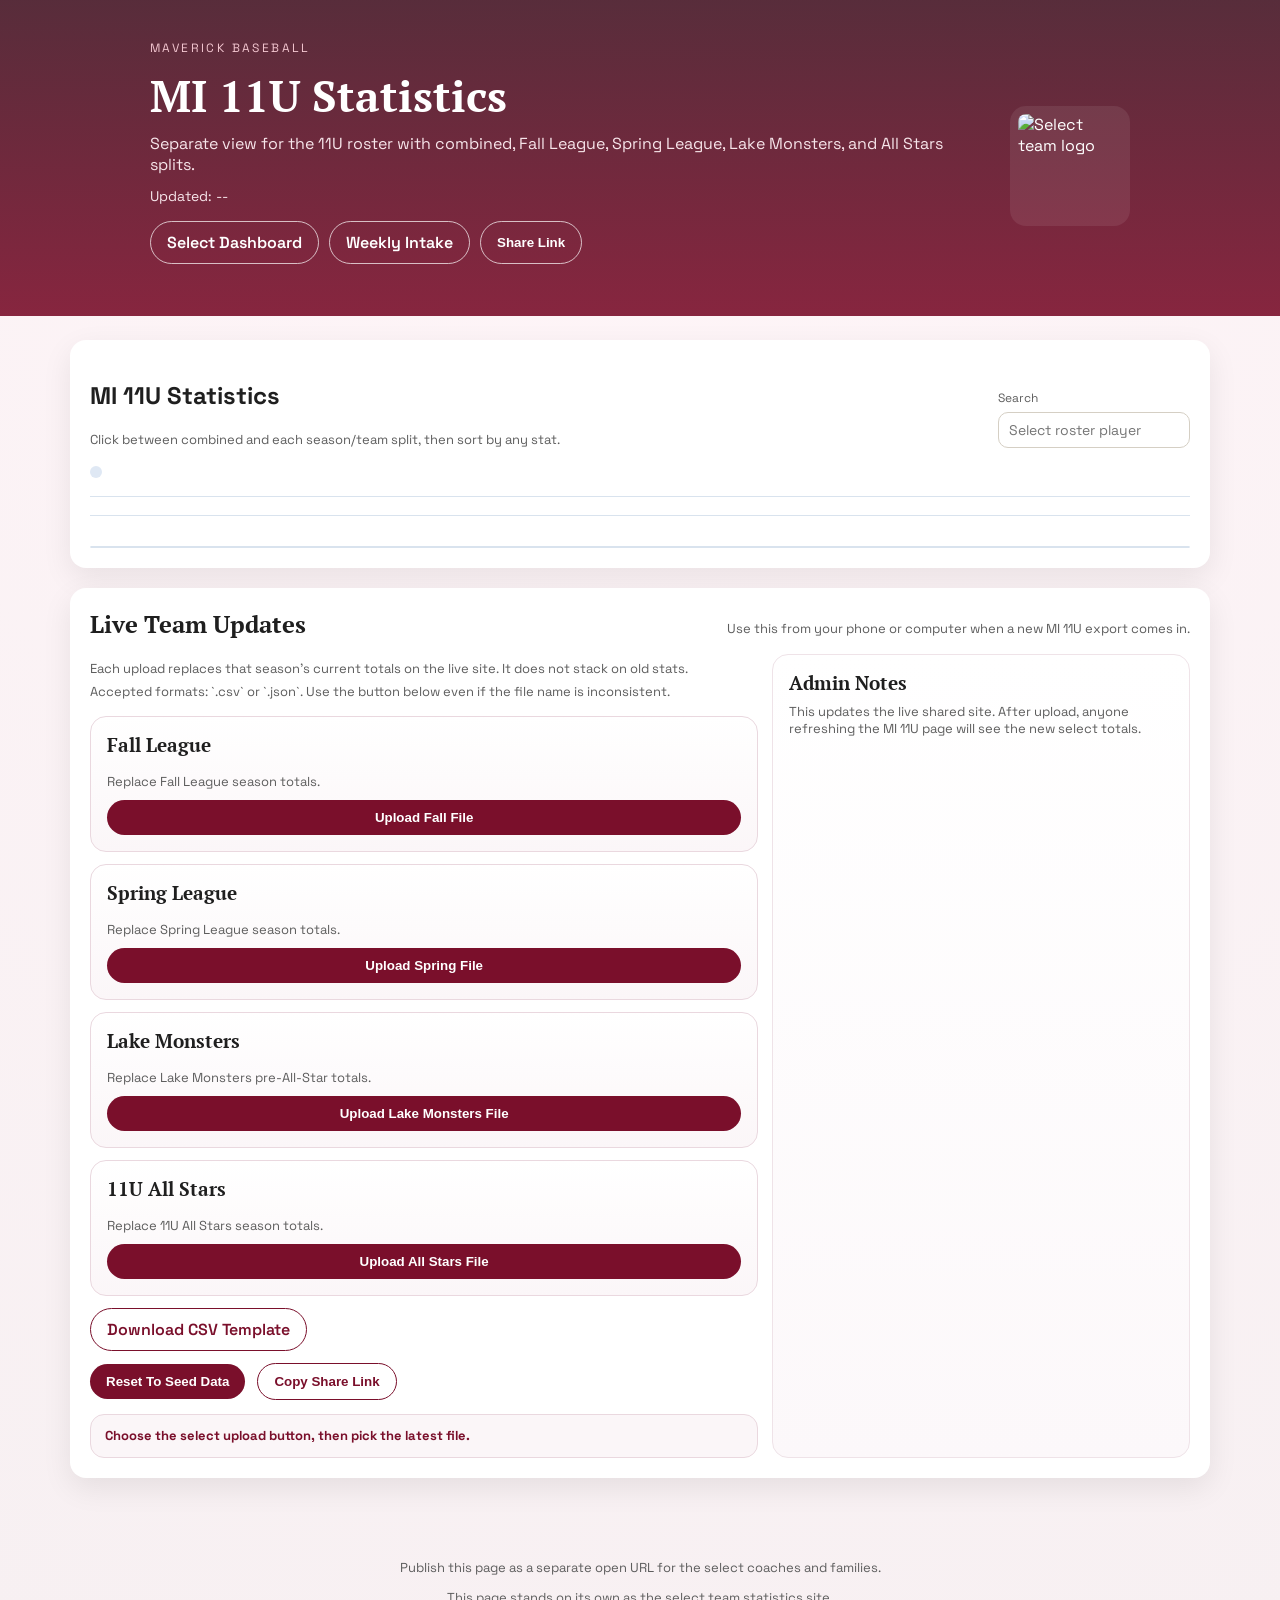
==== commit 21d58c89: "Remove duplicated 11U page source" ====
--- a/select-team.html
+++ b/select-team.html
@@ -131,136 +131,3 @@
     <script src="dashboard-pwa.js"></script>
   </body>
 </html>
-<!doctype html>
-<html lang="en">
-  <head>
-    <meta charset="utf-8" />
-    <meta name="viewport" content="width=device-width, initial-scale=1" />
-    <title>MI 11U Statistics</title>
-    <link rel="manifest" href="manifest-mi-11u.json" />
-    <link rel="stylesheet" href="styles.css" />
-    <link rel="stylesheet" href="little-league.css" />
-    <link rel="icon" href="favicon.png" />
-    <link rel="apple-touch-icon" href="MI Select logo.jpg" />
-    <meta name="theme-color" content="#7a0f2b" />
-    <meta name="apple-mobile-web-app-capable" content="yes" />
-    <meta name="apple-mobile-web-app-status-bar-style" content="default" />
-  </head>
-  <body data-page="select">
-    <header class="hero hero--league">
-      <div class="hero__content">
-        <div>
-          <p class="hero__kicker">Maverick Baseball</p>
-          <h1>MI 11U Statistics</h1>
-          <p class="hero__sub">
-            Separate view for the 11U roster with combined, Fall League, Spring League, Lake Monsters, and All Stars splits.
-          </p>
-          <div class="hero__meta" id="leagueUpdatedAt">Updated: --</div>
-          <div class="hero__actions">
-            <a class="btn btn--ghost btn--light" href="#selectDashboard">Select Dashboard</a>
-            <a class="btn btn--ghost btn--light" href="#weeklyIntake">Weekly Intake</a>
-            <button class="btn btn--ghost btn--light hidden" type="button" id="installApp">Install App</button>
-            <button class="btn btn--ghost btn--light" type="button" id="shareApp">Share Link</button>
-          </div>
-          <div class="app-actions-status" id="appActionsStatus"></div>
-        </div>
-        <img class="hero__logo" alt="Select team logo" src="https://images.squarespace-cdn.com/content/v1/6486e052559e4238e04c31be/a1452e1f-72ba-4778-a2bb-9d248477b496/Logo%2Bno%2Bbackground.png" />
-      </div>
-    </header>
-
-    <main class="container container--league">
-      <section class="panel" id="selectDashboard">
-        <div class="stats-shell">
-          <div class="stats-shell__header">
-            <div>
-              <h2 id="statsPageTitle">MI 11U Statistics</h2>
-              <p class="panel__hint">Click between combined and each season/team split, then sort by any stat.</p>
-            </div>
-            <div class="stats-filter">
-              <label class="form-field">
-                Search
-                <input type="text" id="playerSearch" placeholder="Select roster player" />
-              </label>
-            </div>
-          </div>
-          <div class="stats-switches">
-            <div class="tab-group" id="familyTabs"></div>
-          </div>
-          <div class="scope-bar" id="selectTeamBar"></div>
-          <div class="scope-bar" id="scopeBar"></div>
-          <div class="table-wrap table-wrap--stats">
-            <table id="statsTable" class="stats-table">
-              <thead></thead>
-              <tbody></tbody>
-            </table>
-            <p class="panel__note hidden" id="statsEmpty">No matching players for the current filters.</p>
-          </div>
-        </div>
-      </section>
-
-      <section class="panel" id="weeklyIntake">
-        <div class="panel__header">
-          <h2>Live Team Updates</h2>
-          <p class="panel__hint">Use this from your phone or computer when a new MI 11U export comes in.</p>
-        </div>
-        <div class="intake-grid">
-          <div>
-            <p class="panel__note">
-              Each upload replaces that season's current totals on the live site. It does not stack on old stats.
-            </p>
-            <p class="panel__note">
-              Accepted formats: `.csv` or `.json`. Use the button below even if the file name is inconsistent.
-            </p>
-            <div class="upload-grid upload-grid--single">
-              <article class="upload-card">
-                <h3>Fall League</h3>
-                <p class="panel__note">Replace Fall League season totals.</p>
-                <button class="btn" type="button" data-upload-source="select" data-upload-team="Fall League" data-upload-team-id="fall-league">Upload Fall File</button>
-              </article>
-              <article class="upload-card">
-                <h3>Spring League</h3>
-                <p class="panel__note">Replace Spring League season totals.</p>
-                <button class="btn" type="button" data-upload-source="select" data-upload-team="Spring League" data-upload-team-id="spring-league">Upload Spring File</button>
-              </article>
-              <article class="upload-card">
-                <h3>Lake Monsters</h3>
-                <p class="panel__note">Replace Lake Monsters pre-All-Star totals.</p>
-                <button class="btn" type="button" data-upload-source="select" data-upload-team="Lake Monsters" data-upload-team-id="lake-monsters">Upload Lake Monsters File</button>
-              </article>
-              <article class="upload-card">
-                <h3>11U All Stars</h3>
-                <p class="panel__note">Replace 11U All Stars season totals.</p>
-                <button class="btn" type="button" data-upload-source="select" data-upload-team="11U All Stars" data-upload-team-id="11u-all-stars">Upload All Stars File</button>
-              </article>
-            </div>
-            <div class="actions actions--wrap">
-              <input class="hidden-file-input" type="file" id="teamFiles" accept=".csv,.json" />
-              <a class="btn btn--ghost" href="templates/little-league-team-template.csv" download>Download CSV Template</a>
-            </div>
-            <div class="actions actions--wrap">
-              <button class="btn" type="button" id="resetImports">Reset To Seed Data</button>
-              <button class="btn btn--ghost" type="button" id="copyLeagueLink">Copy Share Link</button>
-            </div>
-            <div class="status-banner" id="importStatus">Choose the select upload button, then pick the latest file.</div>
-          </div>
-          <div class="intake-card">
-            <h3>Admin Notes</h3>
-            <p class="panel__note">
-              This updates the live shared site. After upload, anyone refreshing the MI 11U page will see the new select totals.
-            </p>
-            <div class="pill-row" id="importedFiles"></div>
-          </div>
-        </div>
-      </section>
-    </main>
-
-    <footer class="footer">
-      <p>Publish this page as a separate open URL for the select coaches and families.</p>
-      <p class="panel__note">This page stands on its own as the select team statistics site.</p>
-    </footer>
-
-    <script src="little-league-data.js"></script>
-    <script src="little-league.js"></script>
-    <script src="dashboard-pwa.js"></script>
-  </body>
-</html>
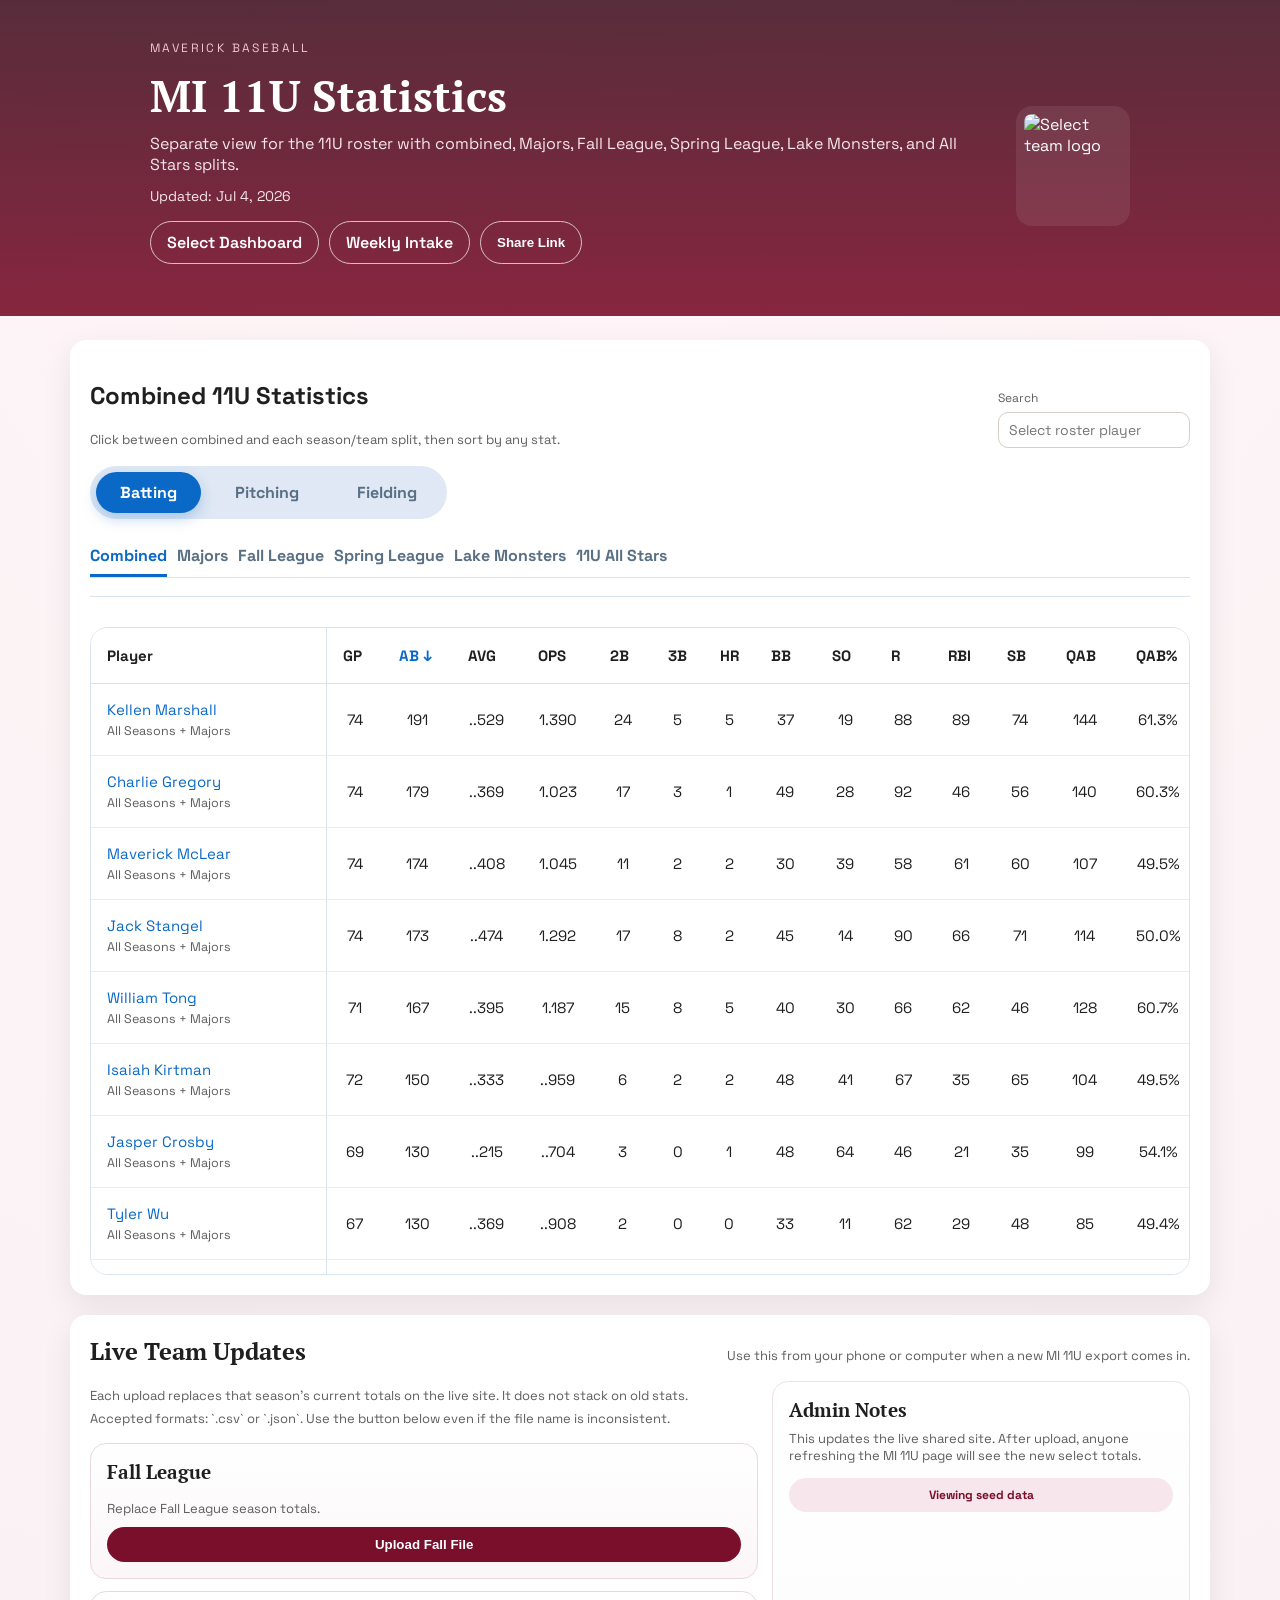
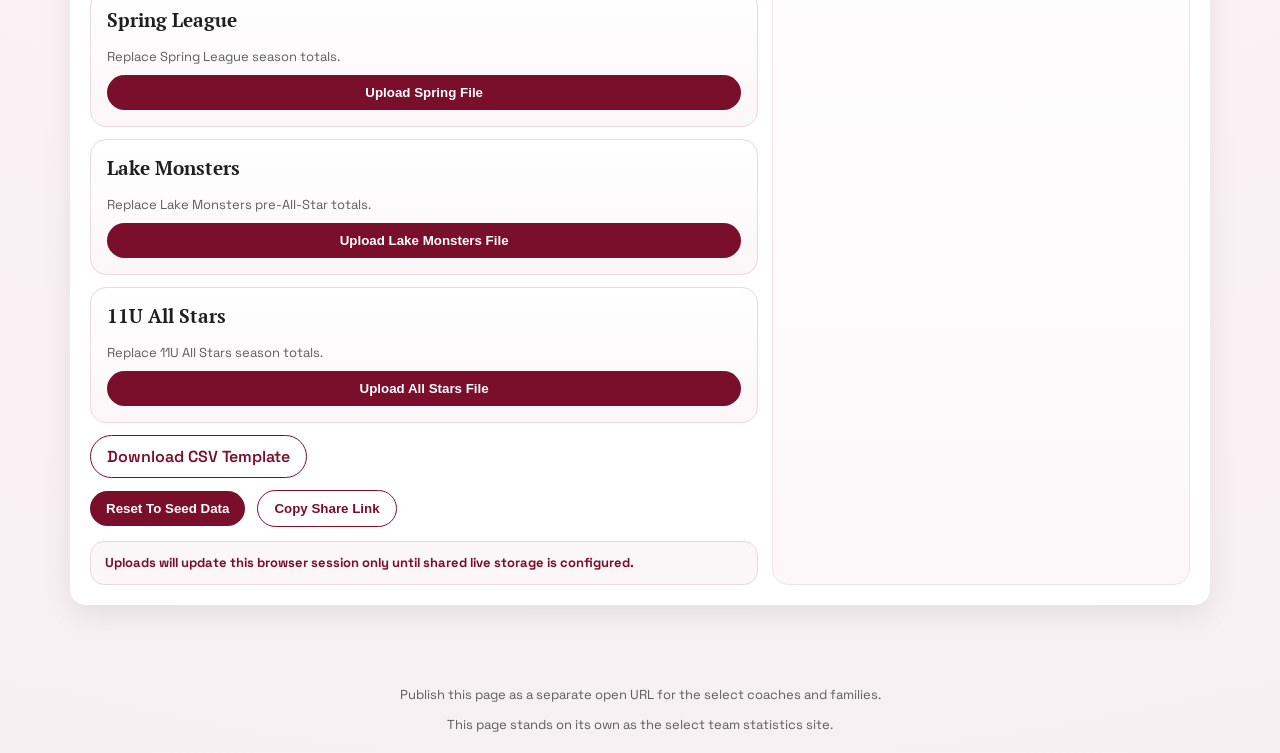
==== commit bc7af689: "Document Majors split on 11U page" ====
--- a/select-team.html
+++ b/select-team.html
@@ -20,7 +20,7 @@
           <p class="hero__kicker">Maverick Baseball</p>
           <h1>MI 11U Statistics</h1>
           <p class="hero__sub">
-            Separate view for the 11U roster with combined, Fall League, Spring League, Lake Monsters, and All Stars splits.
+            Separate view for the 11U roster with combined, Majors, Fall League, Spring League, Lake Monsters, and All Stars splits.
           </p>
           <div class="hero__meta" id="leagueUpdatedAt">Updated: --</div>
           <div class="hero__actions">
